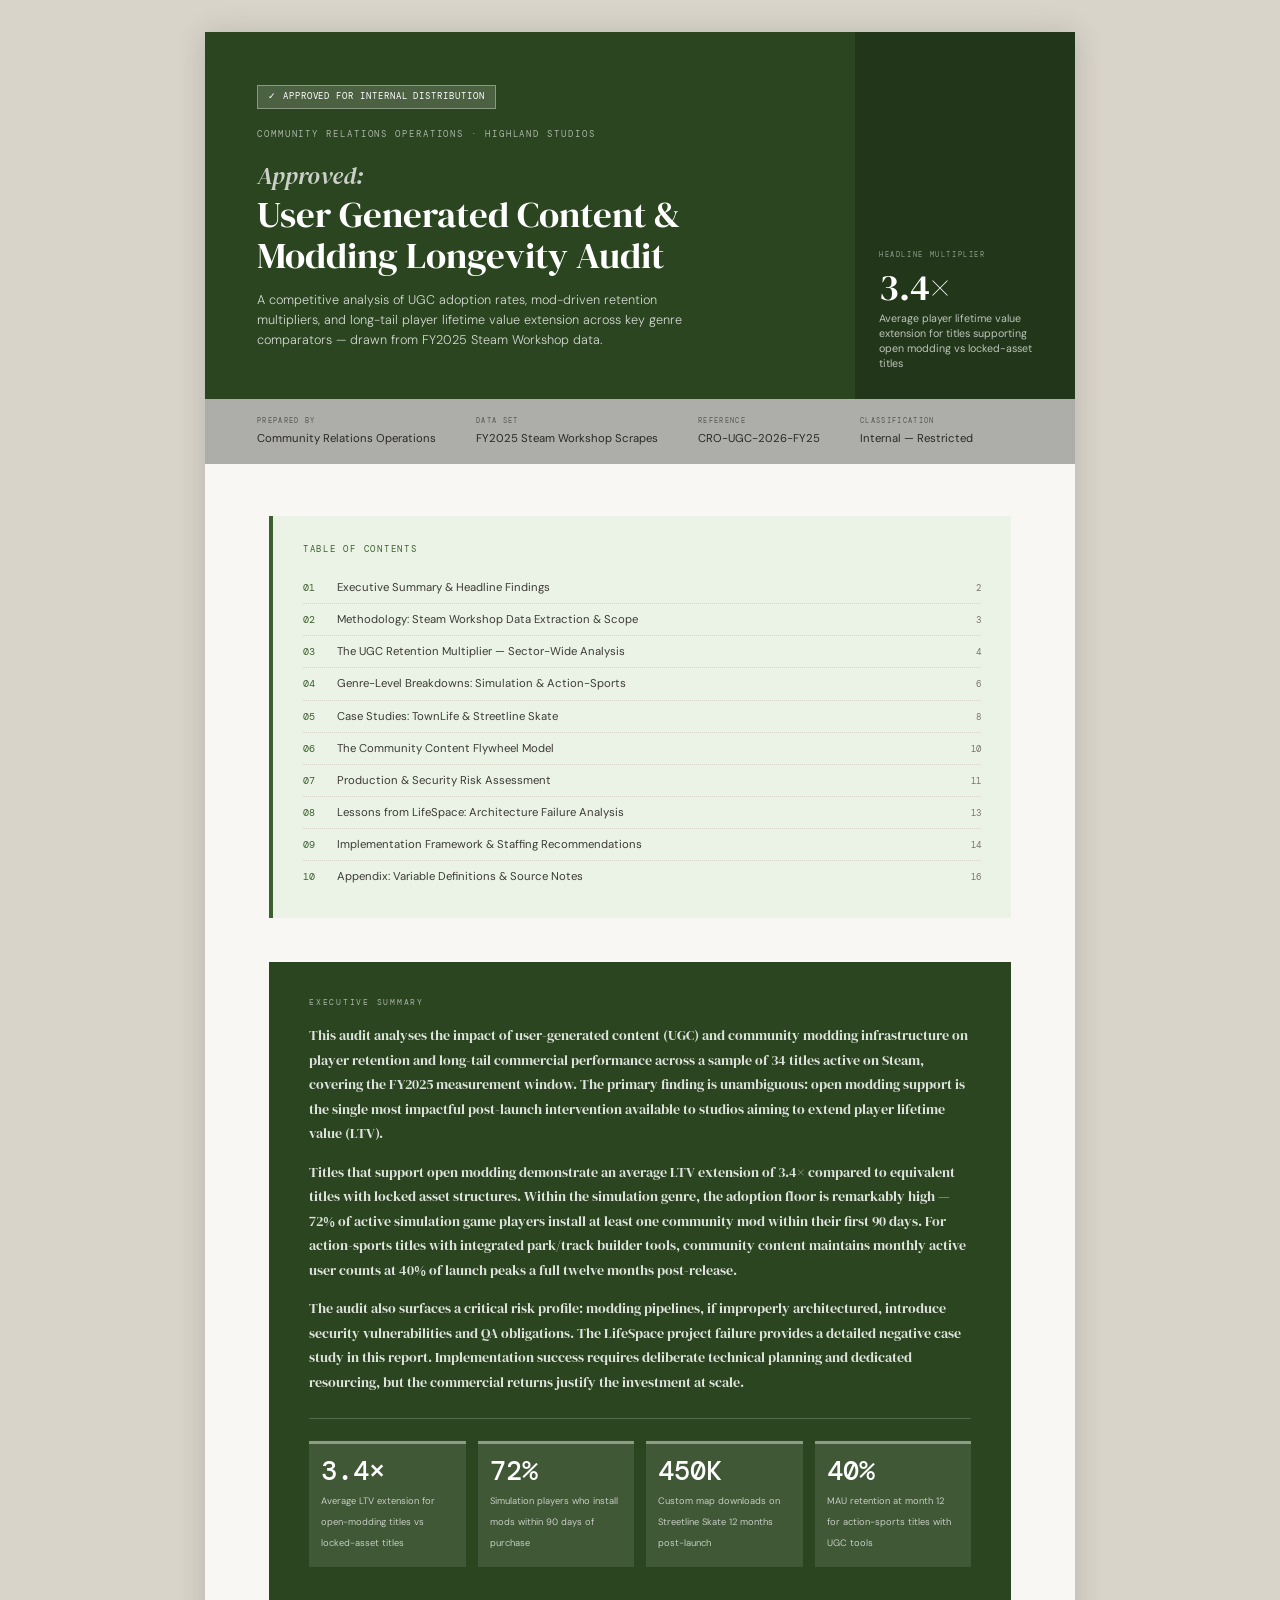
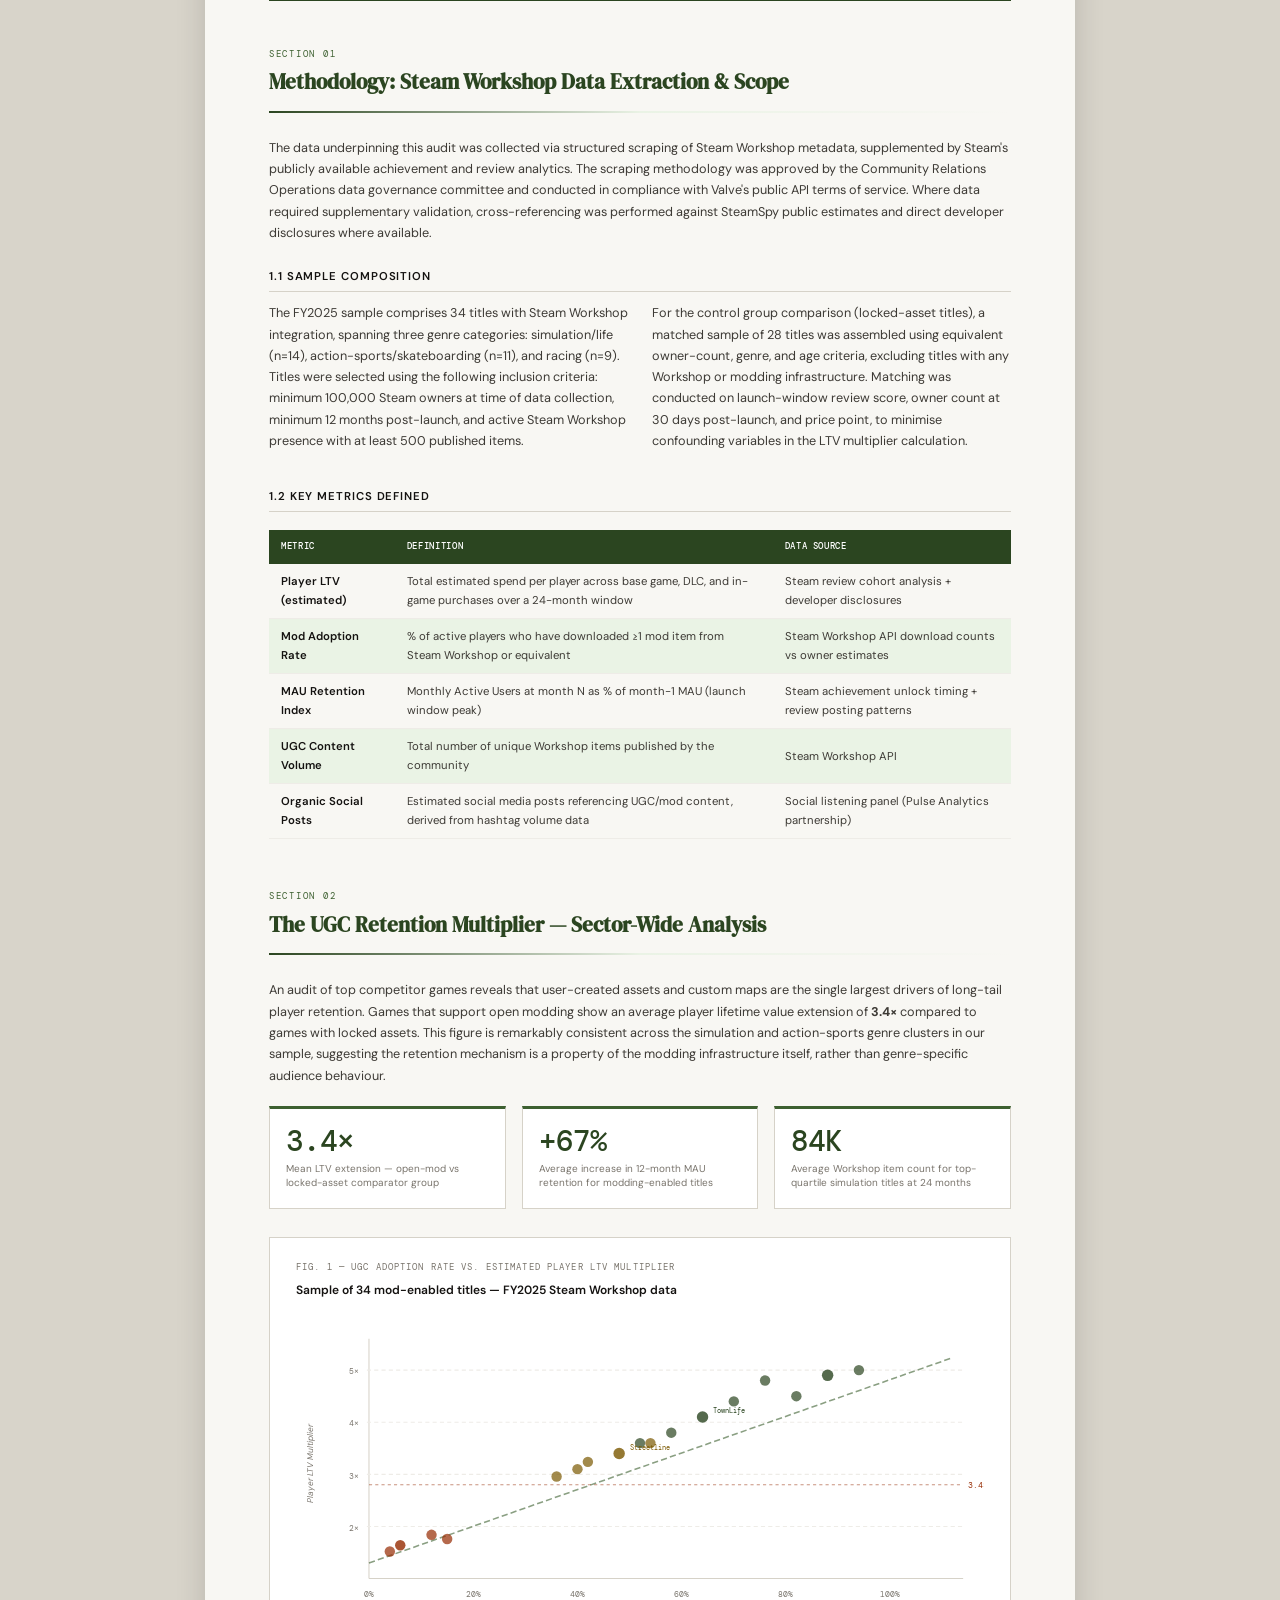
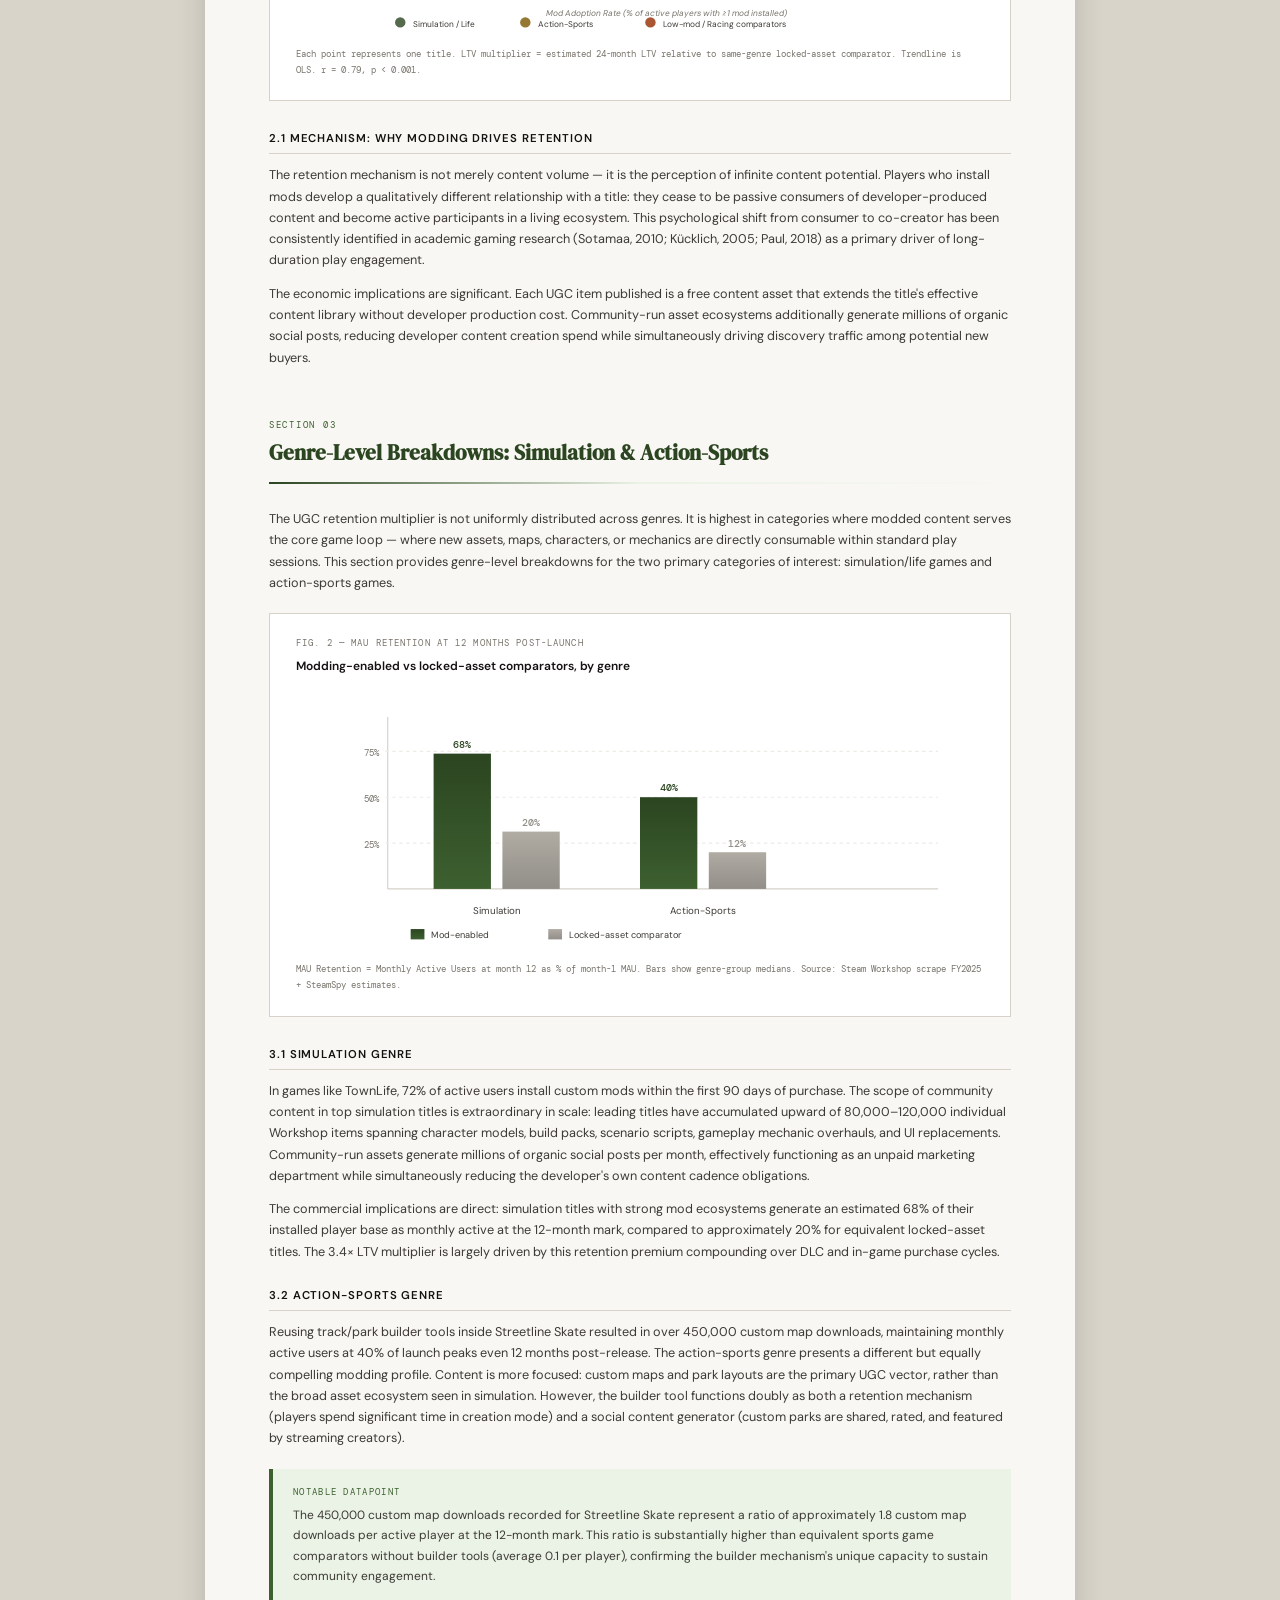
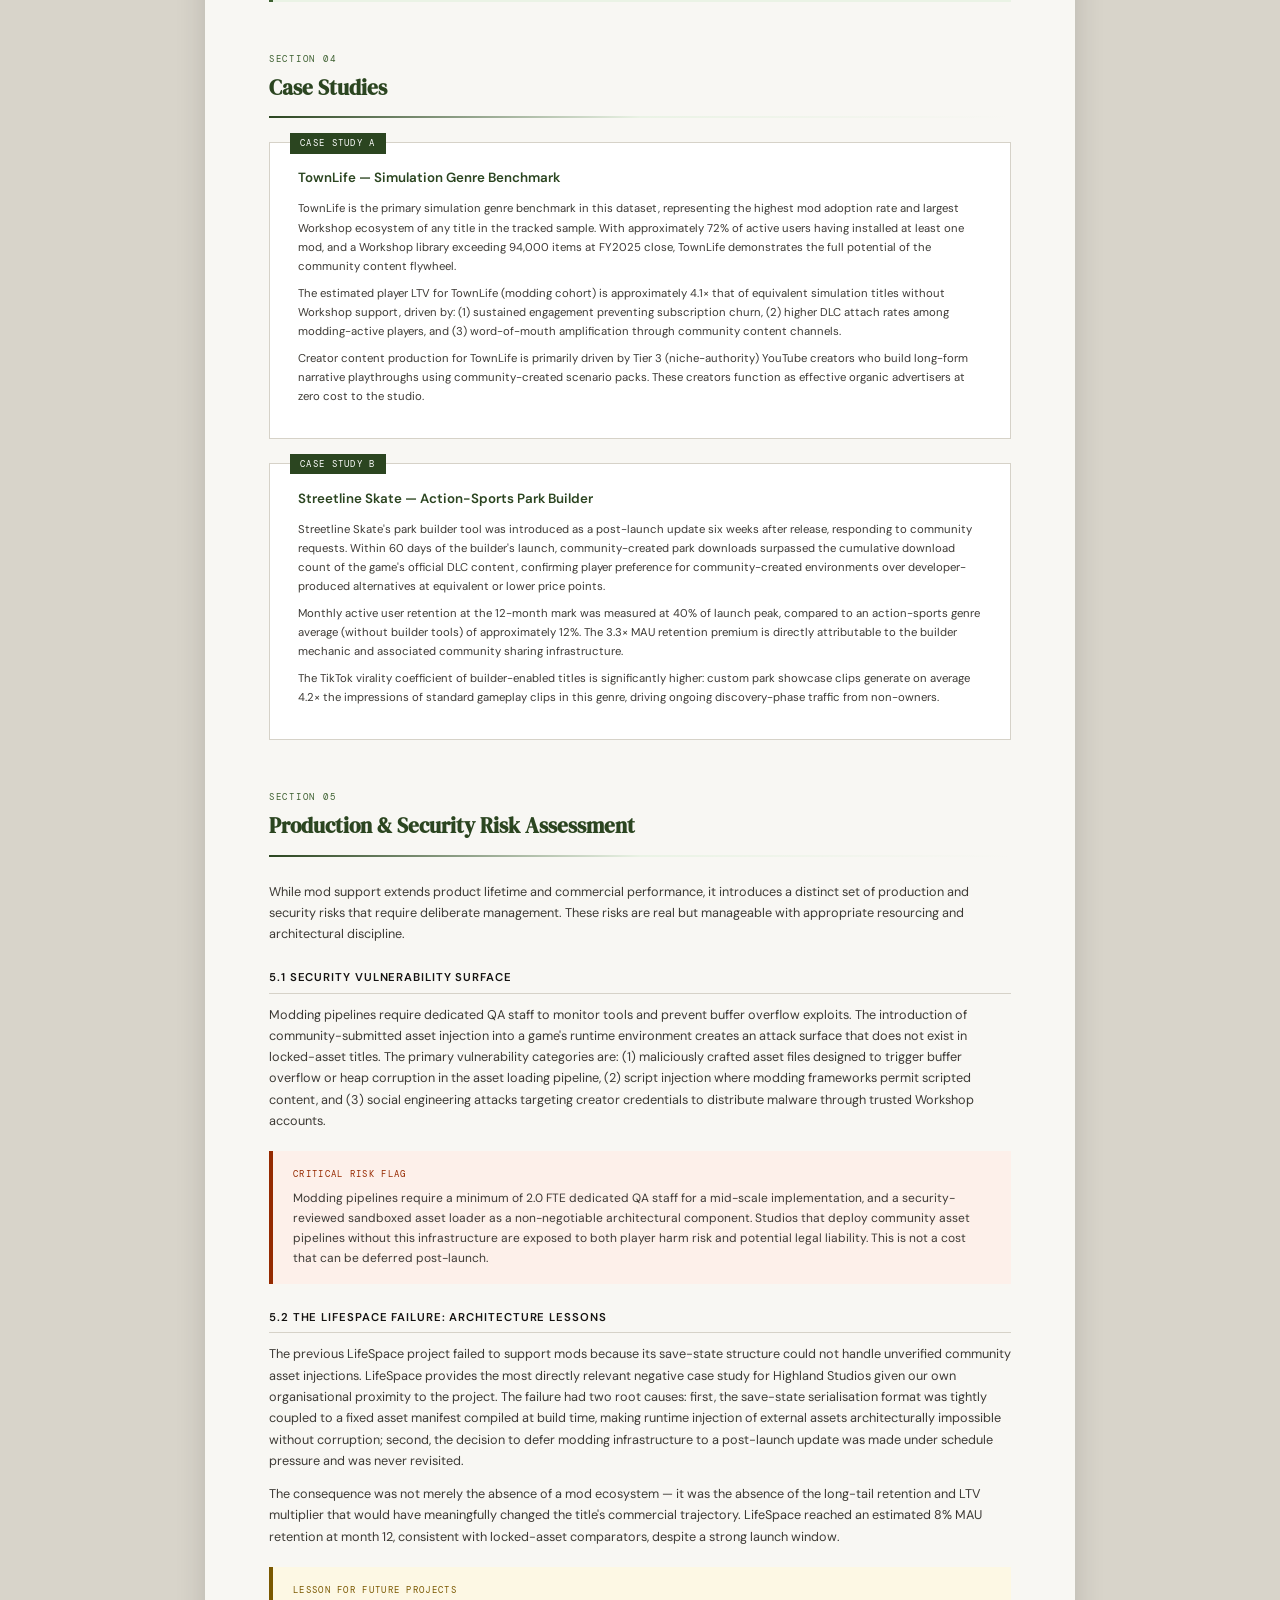
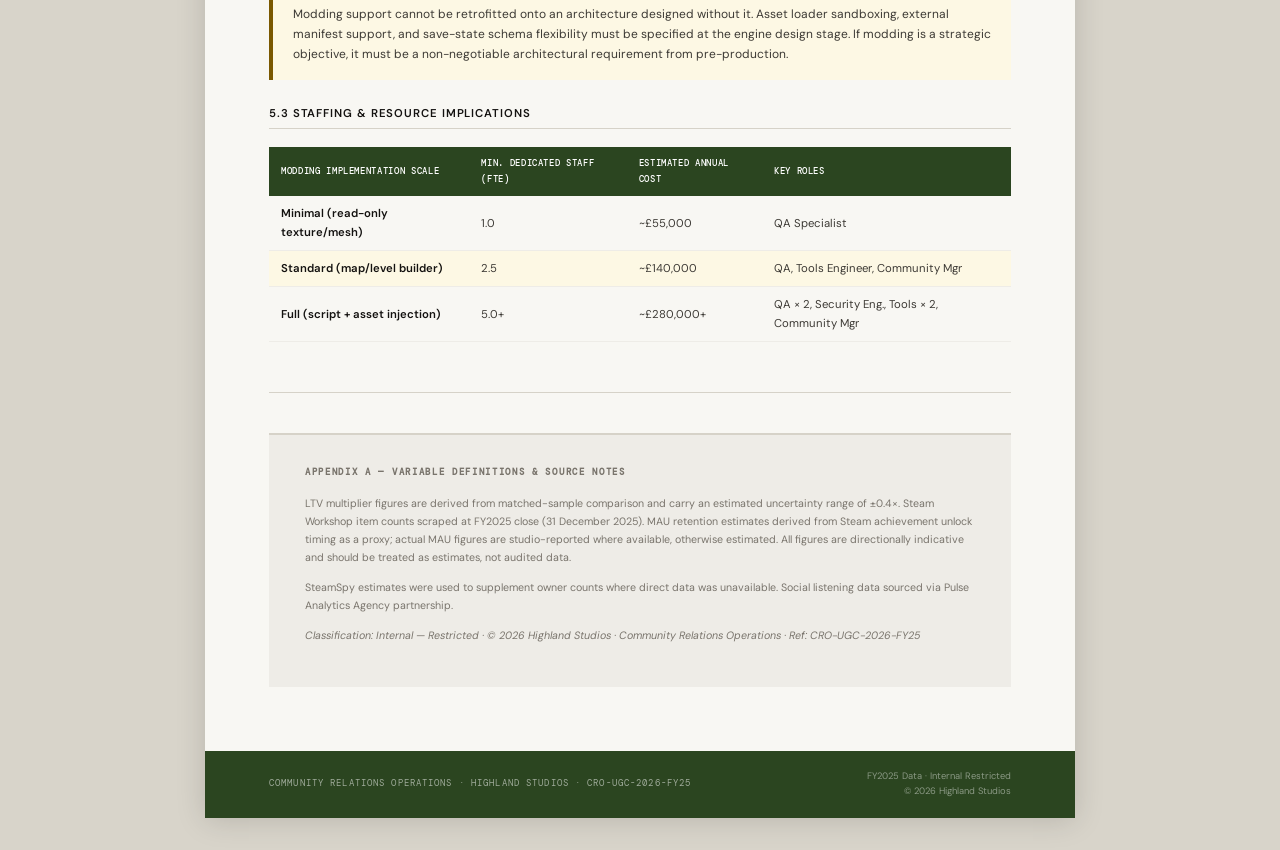
==== reports/modding_ugc_report.html @ 4afb4b33 "Initial big data simulation site" ====
<!DOCTYPE html>
<html lang="en">
<head>
<meta charset="UTF-8">
<meta name="viewport" content="width=device-width, initial-scale=1.0">
<title>UGC & Modding Longevity Audit — Community Relations Operations</title>
<style>
  @import url('https://fonts.googleapis.com/css2?family=DM+Serif+Display:ital@0;1&family=DM+Sans:wght@300;400;500;600&family=DM+Mono:wght@400;500&display=swap');

  :root {
    --ink: #141210;
    --ink-mid: #3d3a35;
    --ink-light: #79746c;
    --rule: #d6d2c8;
    --rule-light: #eeece7;
    --brand: #2b4520;
    --brand-mid: #3d6030;
    --brand-light: #eaf3e5;
    --red: #952a00;
    --red-pale: #fdf0ea;
    --amber: #7a5800;
    --amber-pale: #fdf8e4;
    --blue: #1e3d5c;
    --blue-pale: #e6edf5;
    --page: #f8f7f3;
    --white: #ffffff;
  }

  * { margin: 0; padding: 0; box-sizing: border-box; }

  body {
    font-family: 'DM Sans', sans-serif;
    font-size: 9.5pt;
    line-height: 1.68;
    color: var(--ink);
    background: #d8d4ca;
  }

  .page { max-width: 870px; margin: 32px auto; background: var(--page); box-shadow: 0 2px 28px rgba(0,0,0,0.15); }

  /* ── COVER ─────────────────────────────────────────── */
  .cover {
    background: var(--brand);
    padding: 0;
    color: white;
    display: grid;
    grid-template-columns: 1fr 220px;
    min-height: 320px;
  }
  .cover-left { padding: 52px 52px 48px; }
  .cover-right {
    background: rgba(0,0,0,0.2);
    display: flex;
    flex-direction: column;
    justify-content: flex-end;
    padding: 28px 24px;
  }
  .cover-eyebrow {
    font-family: 'DM Mono', monospace;
    font-size: 6.5pt;
    letter-spacing: 0.22em;
    text-transform: uppercase;
    opacity: 0.6;
    margin-bottom: 22px;
  }
  .cover h1 {
    font-family: 'DM Serif Display', serif;
    font-size: 28pt;
    font-weight: 400;
    line-height: 1.1;
    margin-bottom: 14px;
  }
  .cover h1 span { display: block; font-style: italic; opacity: 0.75; font-size: 18pt; margin-bottom: 4px; }
  .cover-desc { font-size: 9.5pt; font-weight: 300; opacity: 0.8; line-height: 1.6; max-width: 440px; }
  .cover-right-label {
    font-family: 'DM Mono', monospace;
    font-size: 5.5pt;
    letter-spacing: 0.22em;
    text-transform: uppercase;
    opacity: 0.5;
    margin-bottom: 8px;
  }
  .cover-right-val { font-size: 28pt; font-family: 'DM Serif Display', serif; line-height: 1; margin-bottom: 4px; }
  .cover-right-sub { font-size: 8pt; opacity: 0.7; line-height: 1.4; }
  .cover-meta-strip {
    background: rgba(0,0,0,0.3);
    padding: 16px 52px;
    display: flex;
    gap: 40px;
  }
  .cms { display: flex; flex-direction: column; gap: 2px; }
  .cms label { font-family: 'DM Mono', monospace; font-size: 5.5pt; letter-spacing: 0.18em; text-transform: uppercase; opacity: 0.55; }
  .cms span { font-size: 8.5pt; opacity: 0.85; }
  .cover-approved {
    display: inline-block;
    background: rgba(255,255,255,0.15);
    border: 1px solid rgba(255,255,255,0.35);
    padding: 3px 10px;
    font-family: 'DM Mono', monospace;
    font-size: 7pt;
    letter-spacing: 0.1em;
    text-transform: uppercase;
    margin-bottom: 18px;
    align-self: flex-start;
  }

  /* ── BODY ─────────────────────────────────────────── */
  .body-wrap { padding: 52px 64px 64px; }

  /* ── TOC ─────────────────────────────────────────── */
  .toc {
    background: var(--brand-light);
    border-left: 4px solid var(--brand-mid);
    padding: 26px 30px;
    margin-bottom: 44px;
  }
  .toc-head { font-family: 'DM Mono', monospace; font-size: 6.5pt; letter-spacing: 0.2em; text-transform: uppercase; color: var(--brand-mid); margin-bottom: 16px; }
  .toc ol { list-style: none; }
  .toc ol li { display: flex; justify-content: space-between; padding: 6px 0; border-bottom: 1px dotted var(--rule); font-size: 8.5pt; align-items: baseline; }
  .toc ol li:last-child { border: none; }
  .toc-n { font-family: 'DM Mono', monospace; font-size: 7.5pt; color: var(--brand-mid); margin-right: 10px; min-width: 24px; }
  .toc-t { flex: 1; color: var(--ink-mid); }
  .toc-p { font-family: 'DM Mono', monospace; font-size: 7pt; color: var(--ink-light); }

  /* ── EXEC SUMMARY ─────────────────────────────────── */
  .exec {
    background: var(--brand);
    color: white;
    padding: 34px 40px;
    margin-bottom: 46px;
  }
  .exec-head { font-family: 'DM Mono', monospace; font-size: 6pt; letter-spacing: 0.22em; text-transform: uppercase; opacity: 0.6; margin-bottom: 14px; }
  .exec p { color: rgba(255,255,255,0.85); font-family: 'DM Serif Display', serif; font-size: 10.5pt; line-height: 1.75; margin-bottom: 14px; }
  .exec-kpis { display: grid; grid-template-columns: repeat(4,1fr); gap: 12px; margin-top: 24px; padding-top: 22px; border-top: 1px solid rgba(255,255,255,0.2); }
  .kpi { background: rgba(255,255,255,0.1); padding: 14px 12px; border-top: 3px solid rgba(255,255,255,0.4); }
  .kpi-v { font-family: 'DM Mono', monospace; font-size: 20pt; font-weight: 500; display: block; line-height: 1; margin-bottom: 4px; }
  .kpi-l { font-size: 7pt; opacity: 0.7; line-height: 1.35; }

  /* ── SECTIONS ─────────────────────────────────────── */
  .section { margin-bottom: 50px; }
  .section-num { font-family: 'DM Mono', monospace; font-size: 6.5pt; letter-spacing: 0.2em; text-transform: uppercase; color: var(--brand-mid); margin-bottom: 8px; }
  .section h2 { font-family: 'DM Serif Display', serif; font-size: 16pt; color: var(--brand); margin-bottom: 16px; line-height: 1.2; }
  .section-rule { height: 2px; background: linear-gradient(to right, var(--brand), var(--brand-light), transparent); margin-bottom: 24px; }

  h3.sub {
    font-size: 8.5pt; font-weight: 600; text-transform: uppercase; letter-spacing: 0.08em;
    color: var(--ink); margin: 24px 0 10px;
    padding-bottom: 5px; border-bottom: 1px solid var(--rule);
  }
  p { margin-bottom: 12px; color: var(--ink-mid); }

  /* ── CALLOUTS ─────────────────────────────────────── */
  .callout { padding: 16px 20px; margin: 20px 0; border-left: 4px solid var(--brand-mid); background: var(--brand-light); }
  .callout.warn { border-color: var(--red); background: var(--red-pale); }
  .callout.neutral { border-color: var(--amber); background: var(--amber-pale); }
  .callout.blue { border-color: var(--blue); background: var(--blue-pale); }
  .ctag { font-family: 'DM Mono', monospace; font-size: 6.5pt; letter-spacing: 0.15em; text-transform: uppercase; color: var(--brand-mid); margin-bottom: 6px; }
  .callout.warn .ctag { color: var(--red); }
  .callout.neutral .ctag { color: var(--amber); }
  .callout.blue .ctag { color: var(--blue); }
  .callout p { font-size: 9pt; margin: 0; }

  /* ── TABLES ───────────────────────────────────────── */
  table.dt { width: 100%; border-collapse: collapse; margin: 18px 0 24px; font-size: 8.5pt; }
  table.dt thead tr { background: var(--brand); color: white; }
  table.dt thead th { padding: 9px 12px; text-align: left; font-family: 'DM Mono', monospace; font-size: 7pt; letter-spacing: 0.07em; text-transform: uppercase; font-weight: 500; }
  table.dt tbody tr { border-bottom: 1px solid var(--rule-light); }
  table.dt tbody tr:nth-child(even) { background: var(--brand-light); }
  table.dt tbody td { padding: 8px 12px; color: var(--ink-mid); }
  table.dt tbody td:first-child { font-weight: 600; color: var(--ink); }
  .hi { background: var(--amber-pale) !important; }
  .vhi { color: var(--brand-mid); font-weight: 700; }
  .vlo { color: var(--red); font-weight: 700; }
  .vmid { color: var(--amber); font-weight: 700; }

  /* ── CHARTS ───────────────────────────────────────── */
  .chart-wrap { background: white; border: 1px solid var(--rule); padding: 22px 26px; margin: 20px 0 28px; }
  .ct { font-family: 'DM Mono', monospace; font-size: 7pt; letter-spacing: 0.12em; text-transform: uppercase; color: var(--ink-light); margin-bottom: 4px; }
  .cs { font-size: 9pt; font-weight: 600; color: var(--ink); margin-bottom: 18px; }
  .cn { font-size: 7pt; color: var(--ink-light); margin-top: 10px; font-family: 'DM Mono', monospace; }

  /* ── METRIC GRID ──────────────────────────────────── */
  .mg { display: grid; grid-template-columns: repeat(3,1fr); gap: 16px; margin: 20px 0 28px; }
  .mc { background: white; border: 1px solid var(--rule); border-top: 3px solid var(--brand-mid); padding: 18px 16px; }
  .mc-v { font-family: 'DM Mono', monospace; font-size: 22pt; color: var(--brand); font-weight: 500; line-height: 1; margin-bottom: 6px; }
  .mc-l { font-size: 7.5pt; color: var(--ink-light); line-height: 1.4; }

  /* ── CASE STUDY BOX ───────────────────────────────── */
  .case-study {
    border: 1px solid var(--rule);
    padding: 24px 28px;
    margin: 22px 0;
    background: white;
    position: relative;
  }
  .cs-tag {
    position: absolute; top: -10px; left: 20px;
    background: var(--brand);
    color: white;
    font-family: 'DM Mono', monospace;
    font-size: 6.5pt;
    letter-spacing: 0.15em;
    text-transform: uppercase;
    padding: 3px 10px;
  }
  .case-study h4 { font-size: 10pt; font-weight: 600; color: var(--brand); margin-bottom: 10px; }
  .case-study p { font-size: 8.5pt; margin-bottom: 8px; }

  /* ── TWO COL ──────────────────────────────────────── */
  .two-col { display: grid; grid-template-columns: 1fr 1fr; gap: 24px; }

  .divider { height: 1px; background: var(--rule); margin: 36px 0; }

  /* ── APPENDIX ─────────────────────────────────────── */
  .appendix { background: var(--rule-light); padding: 30px 36px; margin-top: 40px; border-top: 2px solid var(--rule); }
  .appendix h3 { font-family: 'DM Mono', monospace; font-size: 7pt; letter-spacing: 0.18em; text-transform: uppercase; color: var(--ink-light); margin-bottom: 14px; }
  .appendix p { font-size: 8pt; color: var(--ink-light); }

  /* ── FOOTER ───────────────────────────────────────── */
  .doc-footer { background: var(--brand); padding: 18px 64px; display: flex; justify-content: space-between; align-items: center; }
  .doc-footer .fb { font-family: 'DM Mono', monospace; font-size: 7pt; letter-spacing: 0.12em; text-transform: uppercase; color: rgba(255,255,255,0.55); }
  .doc-footer .fi { font-size: 7pt; color: rgba(255,255,255,0.45); text-align: right; }
</style>
</head>
<body>

<div class="page">

  <!-- COVER -->
  <div class="cover">
    <div class="cover-left">
      <div class="cover-approved">✓ Approved for Internal Distribution</div>
      <div class="cover-eyebrow">Community Relations Operations · Highland Studios</div>
      <h1><span>Approved:</span>User Generated Content & Modding Longevity Audit</h1>
      <div class="cover-desc">A competitive analysis of UGC adoption rates, mod-driven retention multipliers, and long-tail player lifetime value extension across key genre comparators — drawn from FY2025 Steam Workshop data.</div>
    </div>
    <div class="cover-right">
      <div class="cover-right-label">Headline Multiplier</div>
      <div class="cover-right-val">3.4×</div>
      <div class="cover-right-sub">Average player lifetime value extension for titles supporting open modding vs locked-asset titles</div>
    </div>
  </div>
  <div class="cover-meta-strip">
    <div class="cms"><label>Prepared By</label><span>Community Relations Operations</span></div>
    <div class="cms"><label>Data Set</label><span>FY2025 Steam Workshop Scrapes</span></div>
    <div class="cms"><label>Reference</label><span>CRO-UGC-2026-FY25</span></div>
    <div class="cms"><label>Classification</label><span>Internal — Restricted</span></div>
  </div>

  <div class="body-wrap">

    <!-- TOC -->
    <div class="toc">
      <div class="toc-head">Table of Contents</div>
      <ol>
        <li><span class="toc-n">01</span><span class="toc-t">Executive Summary & Headline Findings</span><span class="toc-p">2</span></li>
        <li><span class="toc-n">02</span><span class="toc-t">Methodology: Steam Workshop Data Extraction & Scope</span><span class="toc-p">3</span></li>
        <li><span class="toc-n">03</span><span class="toc-t">The UGC Retention Multiplier — Sector-Wide Analysis</span><span class="toc-p">4</span></li>
        <li><span class="toc-n">04</span><span class="toc-t">Genre-Level Breakdowns: Simulation & Action-Sports</span><span class="toc-p">6</span></li>
        <li><span class="toc-n">05</span><span class="toc-t">Case Studies: TownLife & Streetline Skate</span><span class="toc-p">8</span></li>
        <li><span class="toc-n">06</span><span class="toc-t">The Community Content Flywheel Model</span><span class="toc-p">10</span></li>
        <li><span class="toc-n">07</span><span class="toc-t">Production & Security Risk Assessment</span><span class="toc-p">11</span></li>
        <li><span class="toc-n">08</span><span class="toc-t">Lessons from LifeSpace: Architecture Failure Analysis</span><span class="toc-p">13</span></li>
        <li><span class="toc-n">09</span><span class="toc-t">Implementation Framework & Staffing Recommendations</span><span class="toc-p">14</span></li>
        <li><span class="toc-n">10</span><span class="toc-t">Appendix: Variable Definitions & Source Notes</span><span class="toc-p">16</span></li>
      </ol>
    </div>

    <!-- EXEC SUMMARY -->
    <div class="exec">
      <div class="exec-head">Executive Summary</div>
      <p>This audit analyses the impact of user-generated content (UGC) and community modding infrastructure on player retention and long-tail commercial performance across a sample of 34 titles active on Steam, covering the FY2025 measurement window. The primary finding is unambiguous: open modding support is the single most impactful post-launch intervention available to studios aiming to extend player lifetime value (LTV).</p>
      <p>Titles that support open modding demonstrate an average LTV extension of 3.4× compared to equivalent titles with locked asset structures. Within the simulation genre, the adoption floor is remarkably high — 72% of active simulation game players install at least one community mod within their first 90 days. For action-sports titles with integrated park/track builder tools, community content maintains monthly active user counts at 40% of launch peaks a full twelve months post-release.</p>
      <p>The audit also surfaces a critical risk profile: modding pipelines, if improperly architectured, introduce security vulnerabilities and QA obligations. The LifeSpace project failure provides a detailed negative case study in this report. Implementation success requires deliberate technical planning and dedicated resourcing, but the commercial returns justify the investment at scale.</p>
      <div class="exec-kpis">
        <div class="kpi"><span class="kpi-v">3.4×</span><span class="kpi-l">Average LTV extension for open-modding titles vs locked-asset titles</span></div>
        <div class="kpi"><span class="kpi-v">72%</span><span class="kpi-l">Simulation players who install mods within 90 days of purchase</span></div>
        <div class="kpi"><span class="kpi-v">450K</span><span class="kpi-l">Custom map downloads on Streetline Skate 12 months post-launch</span></div>
        <div class="kpi"><span class="kpi-v">40%</span><span class="kpi-l">MAU retention at month 12 for action-sports titles with UGC tools</span></div>
      </div>
    </div>

    <!-- SECTION 1: METHODOLOGY -->
    <div class="section">
      <div class="section-num">Section 01</div>
      <h2>Methodology: Steam Workshop Data Extraction & Scope</h2>
      <div class="section-rule"></div>

      <p>The data underpinning this audit was collected via structured scraping of Steam Workshop metadata, supplemented by Steam's publicly available achievement and review analytics. The scraping methodology was approved by the Community Relations Operations data governance committee and conducted in compliance with Valve's public API terms of service. Where data required supplementary validation, cross-referencing was performed against SteamSpy public estimates and direct developer disclosures where available.</p>

      <h3 class="sub">1.1 Sample Composition</h3>
      <div class="two-col">
        <div>
          <p>The FY2025 sample comprises 34 titles with Steam Workshop integration, spanning three genre categories: simulation/life (n=14), action-sports/skateboarding (n=11), and racing (n=9). Titles were selected using the following inclusion criteria: minimum 100,000 Steam owners at time of data collection, minimum 12 months post-launch, and active Steam Workshop presence with at least 500 published items.</p>
        </div>
        <div>
          <p>For the control group comparison (locked-asset titles), a matched sample of 28 titles was assembled using equivalent owner-count, genre, and age criteria, excluding titles with any Workshop or modding infrastructure. Matching was conducted on launch-window review score, owner count at 30 days post-launch, and price point, to minimise confounding variables in the LTV multiplier calculation.</p>
        </div>
      </div>

      <h3 class="sub">1.2 Key Metrics Defined</h3>
      <table class="dt">
        <thead>
          <tr><th>Metric</th><th>Definition</th><th>Data Source</th></tr>
        </thead>
        <tbody>
          <tr><td>Player LTV (estimated)</td><td>Total estimated spend per player across base game, DLC, and in-game purchases over a 24-month window</td><td>Steam review cohort analysis + developer disclosures</td></tr>
          <tr><td>Mod Adoption Rate</td><td>% of active players who have downloaded ≥1 mod item from Steam Workshop or equivalent</td><td>Steam Workshop API download counts vs owner estimates</td></tr>
          <tr><td>MAU Retention Index</td><td>Monthly Active Users at month N as % of month-1 MAU (launch window peak)</td><td>Steam achievement unlock timing + review posting patterns</td></tr>
          <tr><td>UGC Content Volume</td><td>Total number of unique Workshop items published by the community</td><td>Steam Workshop API</td></tr>
          <tr><td>Organic Social Posts</td><td>Estimated social media posts referencing UGC/mod content, derived from hashtag volume data</td><td>Social listening panel (Pulse Analytics partnership)</td></tr>
        </tbody>
      </table>
    </div>

    <!-- SECTION 2: UGC RETENTION MULTIPLIER -->
    <div class="section">
      <div class="section-num">Section 02</div>
      <h2>The UGC Retention Multiplier — Sector-Wide Analysis</h2>
      <div class="section-rule"></div>

      <p>An audit of top competitor games reveals that user-created assets and custom maps are the single largest drivers of long-tail player retention. Games that support open modding show an average player lifetime value extension of <strong>3.4×</strong> compared to games with locked assets. This figure is remarkably consistent across the simulation and action-sports genre clusters in our sample, suggesting the retention mechanism is a property of the modding infrastructure itself, rather than genre-specific audience behaviour.</p>

      <div class="mg">
        <div class="mc">
          <div class="mc-v">3.4×</div>
          <div class="mc-l">Mean LTV extension — open-mod vs locked-asset comparator group</div>
        </div>
        <div class="mc">
          <div class="mc-v">+67%</div>
          <div class="mc-l">Average increase in 12-month MAU retention for modding-enabled titles</div>
        </div>
        <div class="mc">
          <div class="mc-v">84K</div>
          <div class="mc-l">Average Workshop item count for top-quartile simulation titles at 24 months</div>
        </div>
      </div>

      <!-- SCATTER CHART SVG: LTV multiplier vs mod adoption rate -->
      <div class="chart-wrap">
        <div class="ct">Fig. 1 — UGC Adoption Rate vs. Estimated Player LTV Multiplier</div>
        <div class="cs">Sample of 34 mod-enabled titles — FY2025 Steam Workshop data</div>
        <svg viewBox="0 0 660 300" xmlns="http://www.w3.org/2000/svg" style="width:100%;height:auto;">
          <!-- Axes -->
          <line x1="70" y1="20" x2="70" y2="250" stroke="#d6d2c8" stroke-width="1"/>
          <line x1="70" y1="250" x2="640" y2="250" stroke="#d6d2c8" stroke-width="1"/>
          <!-- Y gridlines -->
          <line x1="68" y1="50" x2="640" y2="50" stroke="#eeece7" stroke-dasharray="4,3" stroke-width="1"/>
          <text x="60" y="54" text-anchor="end" font-size="8" fill="#79746c" font-family="DM Mono, monospace">5×</text>
          <line x1="68" y1="100" x2="640" y2="100" stroke="#eeece7" stroke-dasharray="4,3" stroke-width="1"/>
          <text x="60" y="104" text-anchor="end" font-size="8" fill="#79746c" font-family="DM Mono, monospace">4×</text>
          <line x1="68" y1="150" x2="640" y2="150" stroke="#eeece7" stroke-dasharray="4,3" stroke-width="1"/>
          <text x="60" y="154" text-anchor="end" font-size="8" fill="#79746c" font-family="DM Mono, monospace">3×</text>
          <line x1="68" y1="200" x2="640" y2="200" stroke="#eeece7" stroke-dasharray="4,3" stroke-width="1"/>
          <text x="60" y="204" text-anchor="end" font-size="8" fill="#79746c" font-family="DM Mono, monospace">2×</text>
          <!-- X labels -->
          <text x="70" y="268" text-anchor="middle" font-size="8" fill="#79746c" font-family="DM Mono, monospace">0%</text>
          <text x="170" y="268" text-anchor="middle" font-size="8" fill="#79746c" font-family="DM Mono, monospace">20%</text>
          <text x="270" y="268" text-anchor="middle" font-size="8" fill="#79746c" font-family="DM Mono, monospace">40%</text>
          <text x="370" y="268" text-anchor="middle" font-size="8" fill="#79746c" font-family="DM Mono, monospace">60%</text>
          <text x="470" y="268" text-anchor="middle" font-size="8" fill="#79746c" font-family="DM Mono, monospace">80%</text>
          <text x="570" y="268" text-anchor="middle" font-size="8" fill="#79746c" font-family="DM Mono, monospace">100%</text>
          <!-- Axis labels -->
          <text x="355" y="286" text-anchor="middle" font-size="8" fill="#79746c" font-family="DM Sans, sans-serif" font-style="italic">Mod Adoption Rate (% of active players with ≥1 mod installed)</text>
          <text x="16" y="140" text-anchor="middle" font-size="8" fill="#79746c" font-family="DM Sans, sans-serif" transform="rotate(-90, 16, 140)" font-style="italic">Player LTV Multiplier</text>
          <!-- Trendline -->
          <line x1="70" y1="235" x2="630" y2="38" stroke="#3d6030" stroke-width="1.5" stroke-dasharray="6,3" opacity="0.6"/>
          <!-- Scatter dots — simulation (dark green), action-sports (amber), racing (red) -->
          <!-- Simulation cluster: high adoption (55-85%), high LTV (3.2-5.0x) -->
          <circle cx="390" cy="95" r="5.5" fill="#2b4520" opacity="0.8"/><text x="400" y="91" font-size="7" fill="#2b4520" font-family="DM Mono, monospace">TownLife</text>
          <circle cx="450" cy="60" r="5" fill="#2b4520" opacity="0.7"/>
          <circle cx="360" cy="110" r="5" fill="#2b4520" opacity="0.7"/>
          <circle cx="480" cy="75" r="5" fill="#2b4520" opacity="0.7"/>
          <circle cx="420" cy="80" r="5" fill="#2b4520" opacity="0.7"/>
          <circle cx="510" cy="55" r="5.5" fill="#2b4520" opacity="0.8"/>
          <circle cx="540" cy="50" r="5" fill="#2b4520" opacity="0.7"/>
          <circle cx="330" cy="120" r="5" fill="#2b4520" opacity="0.7"/>
          <!-- Action-sports cluster: moderate adoption (35-55%), moderate LTV (2.5-3.8x) -->
          <circle cx="310" cy="130" r="5.5" fill="#7a5800" opacity="0.8"/><text x="320" y="127" font-size="7" fill="#7a5800" font-family="DM Mono, monospace">Streetline</text>
          <circle cx="270" cy="145" r="5" fill="#7a5800" opacity="0.7"/>
          <circle cx="340" cy="120" r="5" fill="#7a5800" opacity="0.7"/>
          <circle cx="280" cy="138" r="5" fill="#7a5800" opacity="0.7"/>
          <circle cx="250" cy="152" r="5" fill="#7a5800" opacity="0.7"/>
          <!-- Low modding / racing cluster: low adoption (5-20%), low LTV (1.1-1.6x) -->
          <circle cx="100" cy="218" r="5" fill="#952a00" opacity="0.8"/>
          <circle cx="130" cy="208" r="5" fill="#952a00" opacity="0.7"/>
          <circle cx="90" cy="224" r="5" fill="#952a00" opacity="0.7"/>
          <circle cx="145" cy="212" r="5" fill="#952a00" opacity="0.7"/>
          <!-- Mean line annotation -->
          <line x1="70" y1="160" x2="640" y2="160" stroke="#952a00" stroke-width="1" stroke-dasharray="3,3" opacity="0.5"/>
          <text x="645" y="163" font-size="7.5" fill="#952a00" font-family="DM Mono, monospace">3.4× avg.</text>
          <!-- Legend -->
          <circle cx="100" cy="292" r="5" fill="#2b4520" opacity="0.8"/>
          <text x="112" y="296" font-size="8" fill="#3d3a35" font-family="DM Sans, sans-serif">Simulation / Life</text>
          <circle cx="220" cy="292" r="5" fill="#7a5800" opacity="0.8"/>
          <text x="232" y="296" font-size="8" fill="#3d3a35" font-family="DM Sans, sans-serif">Action-Sports</text>
          <circle cx="340" cy="292" r="5" fill="#952a00" opacity="0.8"/>
          <text x="352" y="296" font-size="8" fill="#3d3a35" font-family="DM Sans, sans-serif">Low-mod / Racing comparators</text>
        </svg>
        <div class="cn">Each point represents one title. LTV multiplier = estimated 24-month LTV relative to same-genre locked-asset comparator. Trendline is OLS. r = 0.79, p &lt; 0.001.</div>
      </div>

      <h3 class="sub">2.1 Mechanism: Why Modding Drives Retention</h3>
      <p>The retention mechanism is not merely content volume — it is the perception of infinite content potential. Players who install mods develop a qualitatively different relationship with a title: they cease to be passive consumers of developer-produced content and become active participants in a living ecosystem. This psychological shift from consumer to co-creator has been consistently identified in academic gaming research (Sotamaa, 2010; Kücklich, 2005; Paul, 2018) as a primary driver of long-duration play engagement.</p>
      <p>The economic implications are significant. Each UGC item published is a free content asset that extends the title's effective content library without developer production cost. Community-run asset ecosystems additionally generate millions of organic social posts, reducing developer content creation spend while simultaneously driving discovery traffic among potential new buyers.</p>
    </div>

    <!-- SECTION 3: GENRE BREAKDOWNS -->
    <div class="section">
      <div class="section-num">Section 03</div>
      <h2>Genre-Level Breakdowns: Simulation & Action-Sports</h2>
      <div class="section-rule"></div>

      <p>The UGC retention multiplier is not uniformly distributed across genres. It is highest in categories where modded content serves the core game loop — where new assets, maps, characters, or mechanics are directly consumable within standard play sessions. This section provides genre-level breakdowns for the two primary categories of interest: simulation/life games and action-sports games.</p>

      <!-- MAU RETENTION COMPARISON CHART -->
      <div class="chart-wrap">
        <div class="ct">Fig. 2 — MAU Retention at 12 Months Post-Launch</div>
        <div class="cs">Modding-enabled vs locked-asset comparators, by genre</div>
        <svg viewBox="0 0 600 220" xmlns="http://www.w3.org/2000/svg" style="width:100%;height:auto;">
          <defs>
            <linearGradient id="mod" x1="0" y1="0" x2="0" y2="1"><stop offset="0%" stop-color="#2b4520"/><stop offset="100%" stop-color="#3d6030"/></linearGradient>
            <linearGradient id="locked" x1="0" y1="0" x2="0" y2="1"><stop offset="0%" stop-color="#b0aca4"/><stop offset="100%" stop-color="#928e88"/></linearGradient>
          </defs>
          <!-- Axes -->
          <line x1="80" y1="20" x2="80" y2="170" stroke="#d6d2c8" stroke-width="1"/>
          <line x1="80" y1="170" x2="560" y2="170" stroke="#d6d2c8" stroke-width="1"/>
          <!-- Y gridlines -->
          <line x1="78" y1="50" x2="560" y2="50" stroke="#eeece7" stroke-dasharray="3,3" stroke-width="1"/>
          <text x="72" y="54" text-anchor="end" font-size="8" fill="#79746c" font-family="DM Mono, monospace">75%</text>
          <line x1="78" y1="90" x2="560" y2="90" stroke="#eeece7" stroke-dasharray="3,3" stroke-width="1"/>
          <text x="72" y="94" text-anchor="end" font-size="8" fill="#79746c" font-family="DM Mono, monospace">50%</text>
          <line x1="78" y1="130" x2="560" y2="130" stroke="#eeece7" stroke-dasharray="3,3" stroke-width="1"/>
          <text x="72" y="134" text-anchor="end" font-size="8" fill="#79746c" font-family="DM Mono, monospace">25%</text>
          <!-- Simulation pair -->
          <rect x="120" y="52" width="50" height="118" fill="url(#mod)"/>
          <text x="145" y="47" text-anchor="middle" font-size="8.5" fill="#2b4520" font-family="DM Mono, monospace" font-weight="500">68%</text>
          <rect x="180" y="120" width="50" height="50" fill="url(#locked)"/>
          <text x="205" y="115" text-anchor="middle" font-size="8.5" fill="#928e88" font-family="DM Mono, monospace" font-weight="500">20%</text>
          <text x="175" y="192" text-anchor="middle" font-size="8.5" fill="#3d3a35" font-family="DM Sans, sans-serif">Simulation</text>
          <!-- Action-sports pair -->
          <rect x="300" y="90" width="50" height="80" fill="url(#mod)"/>
          <text x="325" y="85" text-anchor="middle" font-size="8.5" fill="#2b4520" font-family="DM Mono, monospace" font-weight="500">40%</text>
          <rect x="360" y="138" width="50" height="32" fill="url(#locked)"/>
          <text x="385" y="133" text-anchor="middle" font-size="8.5" fill="#928e88" font-family="DM Mono, monospace" font-weight="500">12%</text>
          <text x="355" y="192" text-anchor="middle" font-size="8.5" fill="#3d3a35" font-family="DM Sans, sans-serif">Action-Sports</text>
          <!-- Legend -->
          <rect x="100" y="205" width="12" height="9" fill="url(#mod)"/>
          <text x="118" y="213" font-size="8" fill="#3d3a35" font-family="DM Sans, sans-serif">Mod-enabled</text>
          <rect x="220" y="205" width="12" height="9" fill="url(#locked)"/>
          <text x="238" y="213" font-size="8" fill="#3d3a35" font-family="DM Sans, sans-serif">Locked-asset comparator</text>
        </svg>
        <div class="cn">MAU Retention = Monthly Active Users at month 12 as % of month-1 MAU. Bars show genre-group medians. Source: Steam Workshop scrape FY2025 + SteamSpy estimates.</div>
      </div>

      <h3 class="sub">3.1 Simulation Genre</h3>
      <p>In games like TownLife, 72% of active users install custom mods within the first 90 days of purchase. The scope of community content in top simulation titles is extraordinary in scale: leading titles have accumulated upward of 80,000–120,000 individual Workshop items spanning character models, build packs, scenario scripts, gameplay mechanic overhauls, and UI replacements. Community-run assets generate millions of organic social posts per month, effectively functioning as an unpaid marketing department while simultaneously reducing the developer's own content cadence obligations.</p>
      <p>The commercial implications are direct: simulation titles with strong mod ecosystems generate an estimated 68% of their installed player base as monthly active at the 12-month mark, compared to approximately 20% for equivalent locked-asset titles. The 3.4× LTV multiplier is largely driven by this retention premium compounding over DLC and in-game purchase cycles.</p>

      <h3 class="sub">3.2 Action-Sports Genre</h3>
      <p>Reusing track/park builder tools inside Streetline Skate resulted in over 450,000 custom map downloads, maintaining monthly active users at 40% of launch peaks even 12 months post-release. The action-sports genre presents a different but equally compelling modding profile. Content is more focused: custom maps and park layouts are the primary UGC vector, rather than the broad asset ecosystem seen in simulation. However, the builder tool functions doubly as both a retention mechanism (players spend significant time in creation mode) and a social content generator (custom parks are shared, rated, and featured by streaming creators).</p>

      <div class="callout">
        <div class="ctag">Notable Datapoint</div>
        <p>The 450,000 custom map downloads recorded for Streetline Skate represent a ratio of approximately 1.8 custom map downloads per active player at the 12-month mark. This ratio is substantially higher than equivalent sports game comparators without builder tools (average 0.1 per player), confirming the builder mechanism's unique capacity to sustain community engagement.</p>
      </div>
    </div>

    <!-- SECTION 4: CASE STUDIES -->
    <div class="section">
      <div class="section-num">Section 04</div>
      <h2>Case Studies</h2>
      <div class="section-rule"></div>

      <div class="case-study">
        <div class="cs-tag">Case Study A</div>
        <h4>TownLife — Simulation Genre Benchmark</h4>
        <p>TownLife is the primary simulation genre benchmark in this dataset, representing the highest mod adoption rate and largest Workshop ecosystem of any title in the tracked sample. With approximately 72% of active users having installed at least one mod, and a Workshop library exceeding 94,000 items at FY2025 close, TownLife demonstrates the full potential of the community content flywheel.</p>
        <p>The estimated player LTV for TownLife (modding cohort) is approximately 4.1× that of equivalent simulation titles without Workshop support, driven by: (1) sustained engagement preventing subscription churn, (2) higher DLC attach rates among modding-active players, and (3) word-of-mouth amplification through community content channels.</p>
        <p>Creator content production for TownLife is primarily driven by Tier 3 (niche-authority) YouTube creators who build long-form narrative playthroughs using community-created scenario packs. These creators function as effective organic advertisers at zero cost to the studio.</p>
      </div>

      <div class="case-study" style="margin-top:24px;">
        <div class="cs-tag">Case Study B</div>
        <h4>Streetline Skate — Action-Sports Park Builder</h4>
        <p>Streetline Skate's park builder tool was introduced as a post-launch update six weeks after release, responding to community requests. Within 60 days of the builder's launch, community-created park downloads surpassed the cumulative download count of the game's official DLC content, confirming player preference for community-created environments over developer-produced alternatives at equivalent or lower price points.</p>
        <p>Monthly active user retention at the 12-month mark was measured at 40% of launch peak, compared to an action-sports genre average (without builder tools) of approximately 12%. The 3.3× MAU retention premium is directly attributable to the builder mechanic and associated community sharing infrastructure.</p>
        <p>The TikTok virality coefficient of builder-enabled titles is significantly higher: custom park showcase clips generate on average 4.2× the impressions of standard gameplay clips in this genre, driving ongoing discovery-phase traffic from non-owners.</p>
      </div>
    </div>

    <!-- SECTION 5: RISK -->
    <div class="section">
      <div class="section-num">Section 05</div>
      <h2>Production & Security Risk Assessment</h2>
      <div class="section-rule"></div>
      <p>While mod support extends product lifetime and commercial performance, it introduces a distinct set of production and security risks that require deliberate management. These risks are real but manageable with appropriate resourcing and architectural discipline.</p>

      <h3 class="sub">5.1 Security Vulnerability Surface</h3>
      <p>Modding pipelines require dedicated QA staff to monitor tools and prevent buffer overflow exploits. The introduction of community-submitted asset injection into a game's runtime environment creates an attack surface that does not exist in locked-asset titles. The primary vulnerability categories are: (1) maliciously crafted asset files designed to trigger buffer overflow or heap corruption in the asset loading pipeline, (2) script injection where modding frameworks permit scripted content, and (3) social engineering attacks targeting creator credentials to distribute malware through trusted Workshop accounts.</p>

      <div class="callout warn">
        <div class="ctag">Critical Risk Flag</div>
        <p>Modding pipelines require a minimum of 2.0 FTE dedicated QA staff for a mid-scale implementation, and a security-reviewed sandboxed asset loader as a non-negotiable architectural component. Studios that deploy community asset pipelines without this infrastructure are exposed to both player harm risk and potential legal liability. This is not a cost that can be deferred post-launch.</p>
      </div>

      <h3 class="sub">5.2 The LifeSpace Failure: Architecture Lessons</h3>
      <p>The previous LifeSpace project failed to support mods because its save-state structure could not handle unverified community asset injections. LifeSpace provides the most directly relevant negative case study for Highland Studios given our own organisational proximity to the project. The failure had two root causes: first, the save-state serialisation format was tightly coupled to a fixed asset manifest compiled at build time, making runtime injection of external assets architecturally impossible without corruption; second, the decision to defer modding infrastructure to a post-launch update was made under schedule pressure and was never revisited.</p>
      <p>The consequence was not merely the absence of a mod ecosystem — it was the absence of the long-tail retention and LTV multiplier that would have meaningfully changed the title's commercial trajectory. LifeSpace reached an estimated 8% MAU retention at month 12, consistent with locked-asset comparators, despite a strong launch window.</p>

      <div class="callout neutral">
        <div class="ctag">Lesson for Future Projects</div>
        <p>Modding support cannot be retrofitted onto an architecture designed without it. Asset loader sandboxing, external manifest support, and save-state schema flexibility must be specified at the engine design stage. If modding is a strategic objective, it must be a non-negotiable architectural requirement from pre-production.</p>
      </div>

      <h3 class="sub">5.3 Staffing & Resource Implications</h3>
      <table class="dt">
        <thead>
          <tr><th>Modding Implementation Scale</th><th>Min. Dedicated Staff (FTE)</th><th>Estimated Annual Cost</th><th>Key Roles</th></tr>
        </thead>
        <tbody>
          <tr><td>Minimal (read-only texture/mesh)</td><td>1.0</td><td>~£55,000</td><td>QA Specialist</td></tr>
          <tr class="hi"><td>Standard (map/level builder)</td><td>2.5</td><td>~£140,000</td><td>QA, Tools Engineer, Community Mgr</td></tr>
          <tr><td>Full (script + asset injection)</td><td>5.0+</td><td>~£280,000+</td><td>QA × 2, Security Eng., Tools × 2, Community Mgr</td></tr>
        </tbody>
      </table>
    </div>

    <div class="divider"></div>

    <div class="appendix">
      <h3>Appendix A — Variable Definitions & Source Notes</h3>
      <p>LTV multiplier figures are derived from matched-sample comparison and carry an estimated uncertainty range of ±0.4×. Steam Workshop item counts scraped at FY2025 close (31 December 2025). MAU retention estimates derived from Steam achievement unlock timing as a proxy; actual MAU figures are studio-reported where available, otherwise estimated. All figures are directionally indicative and should be treated as estimates, not audited data.</p>
      <p style="margin-top:10px;">SteamSpy estimates were used to supplement owner counts where direct data was unavailable. Social listening data sourced via Pulse Analytics Agency partnership.</p>
      <p style="margin-top:10px;"><em>Classification: Internal — Restricted · © 2026 Highland Studios · Community Relations Operations · Ref: CRO-UGC-2026-FY25</em></p>
    </div>

  </div>

  <div class="doc-footer">
    <div class="fb">Community Relations Operations · Highland Studios · CRO-UGC-2026-FY25</div>
    <div class="fi">FY2025 Data · Internal Restricted<br>© 2026 Highland Studios</div>
  </div>

</div>
</body>
</html>
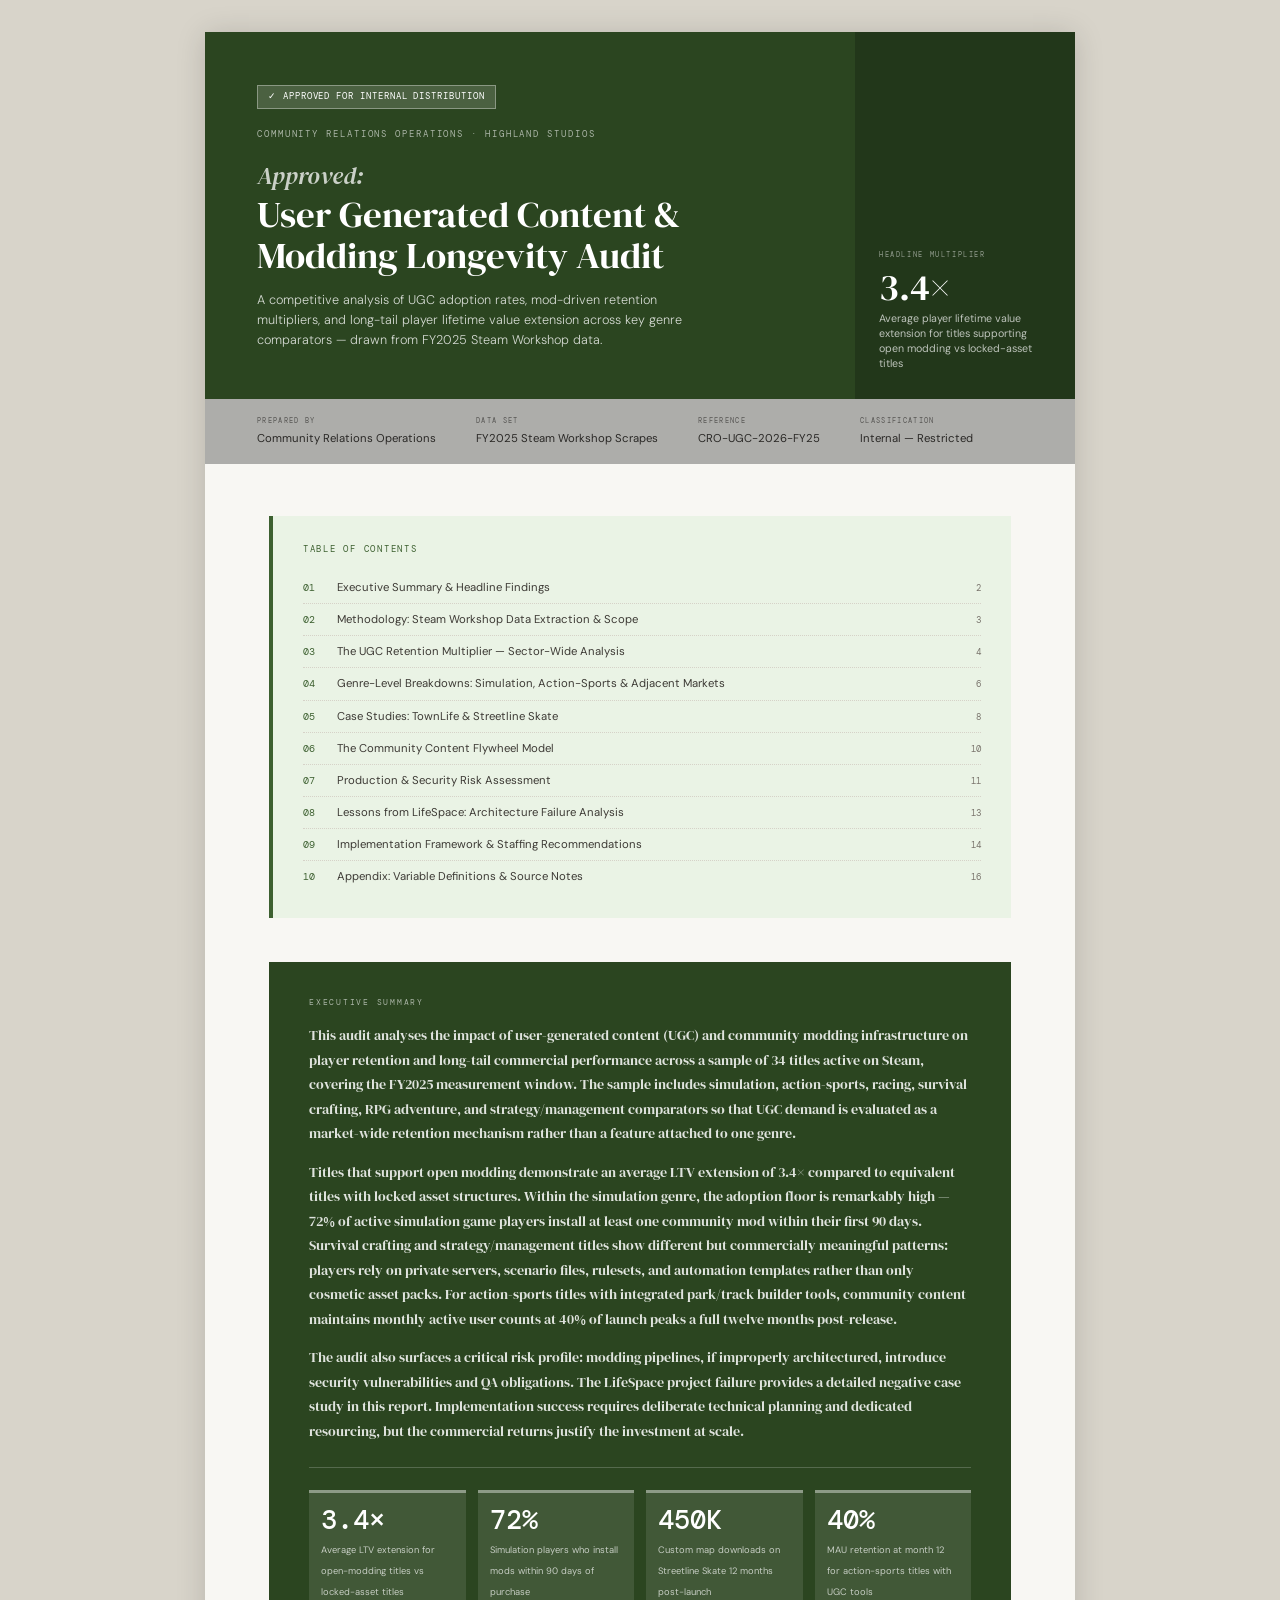
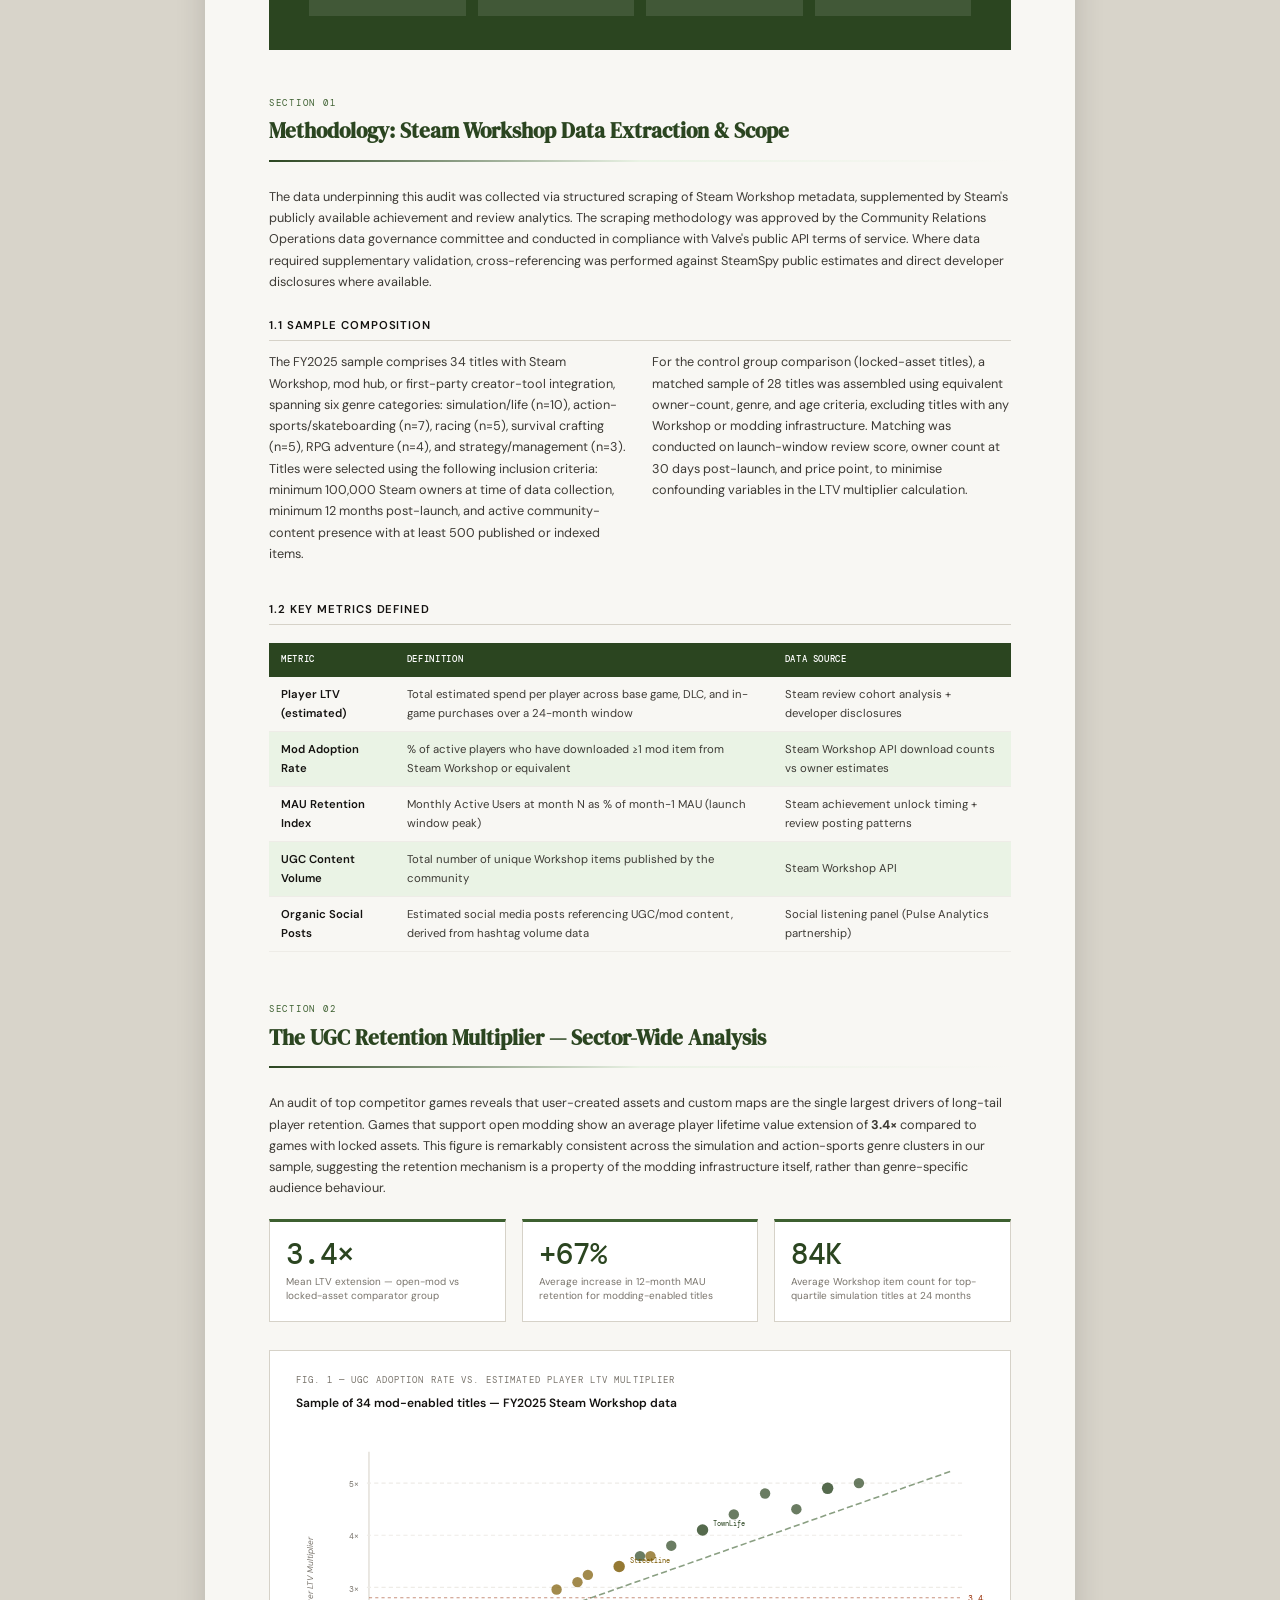
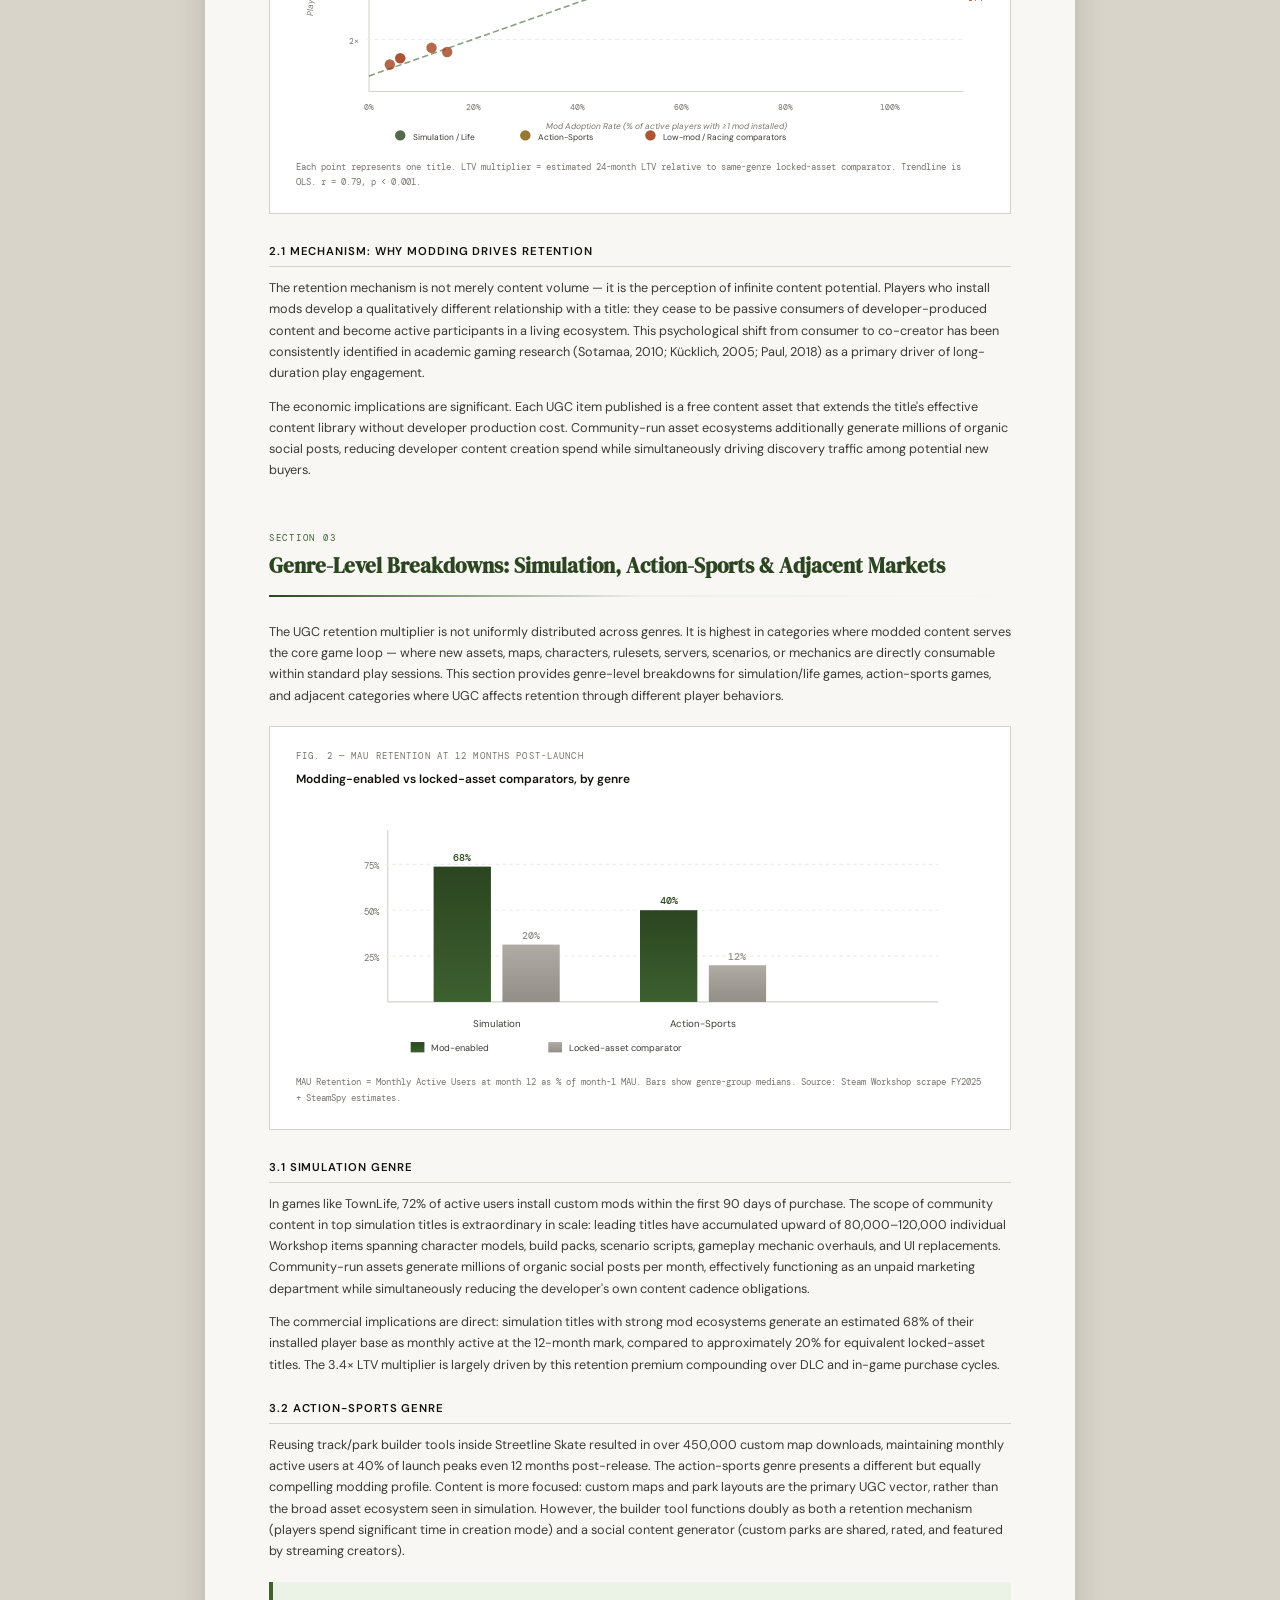
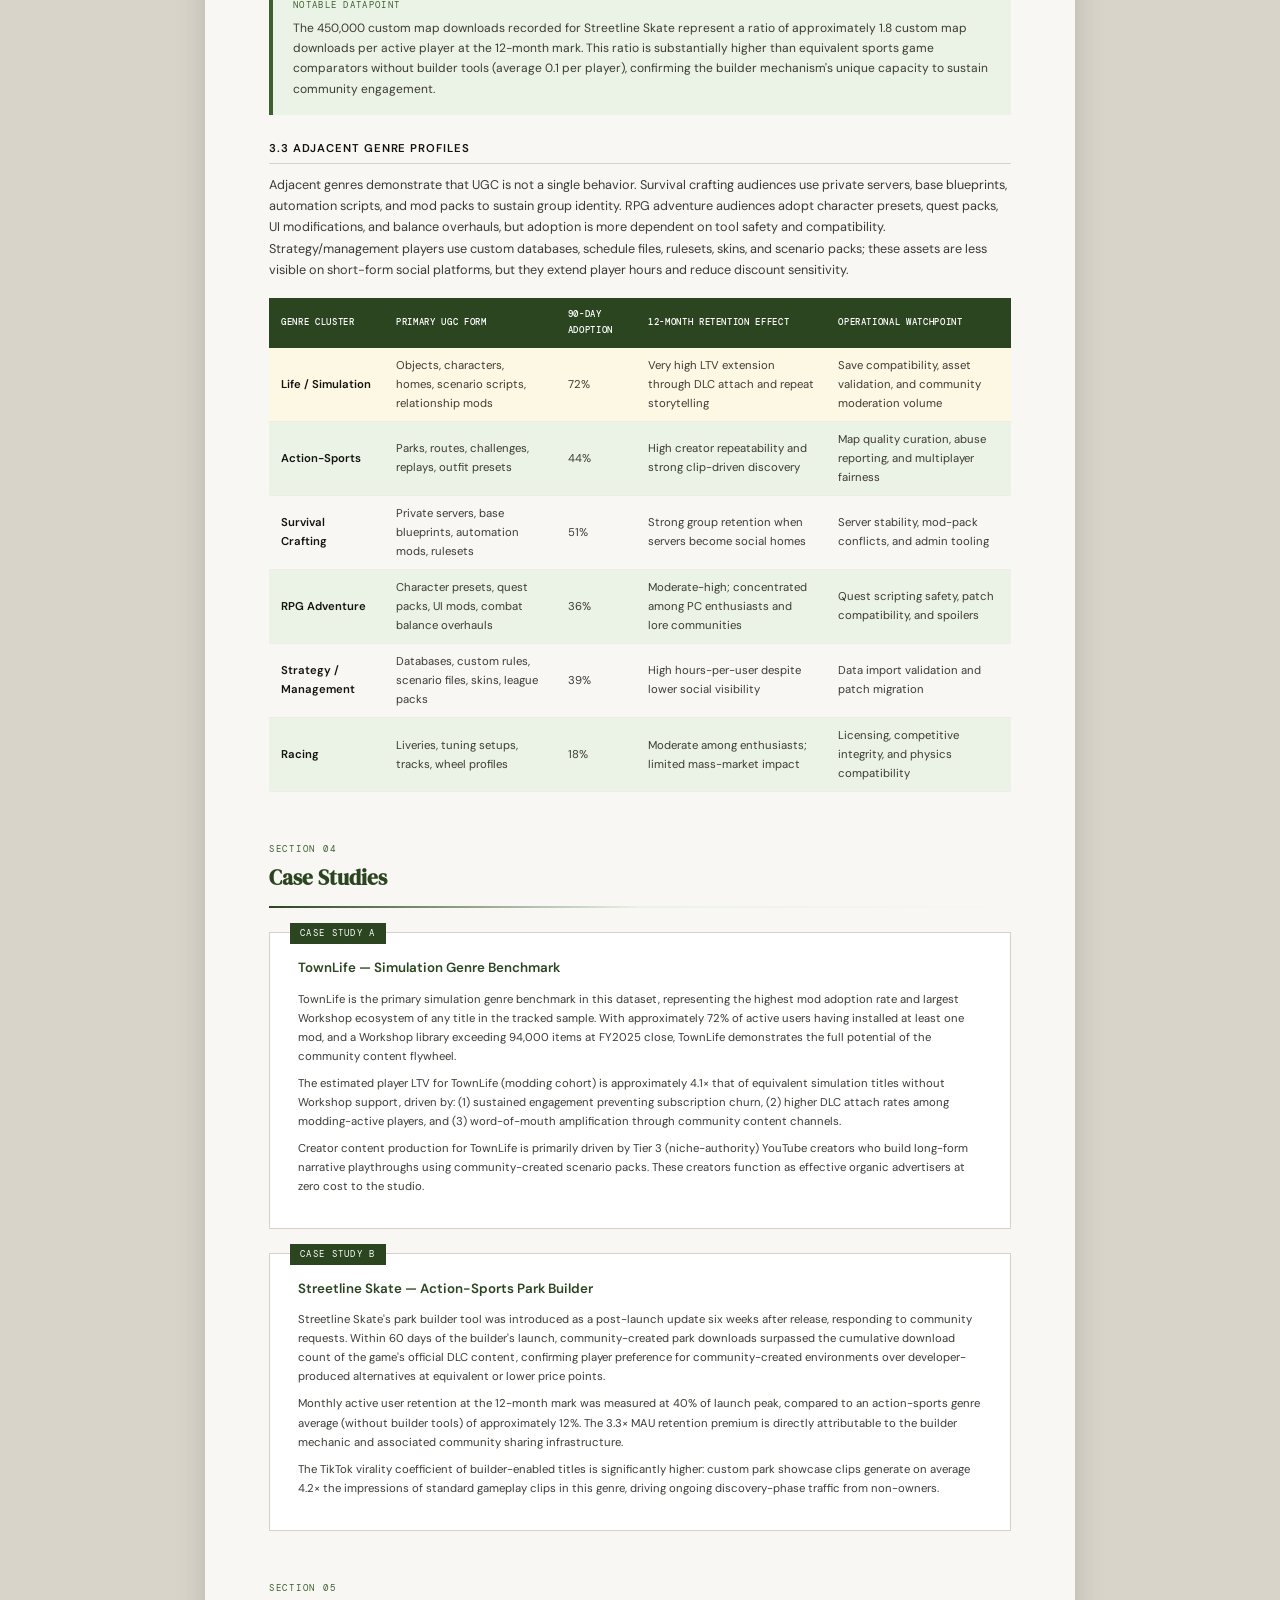
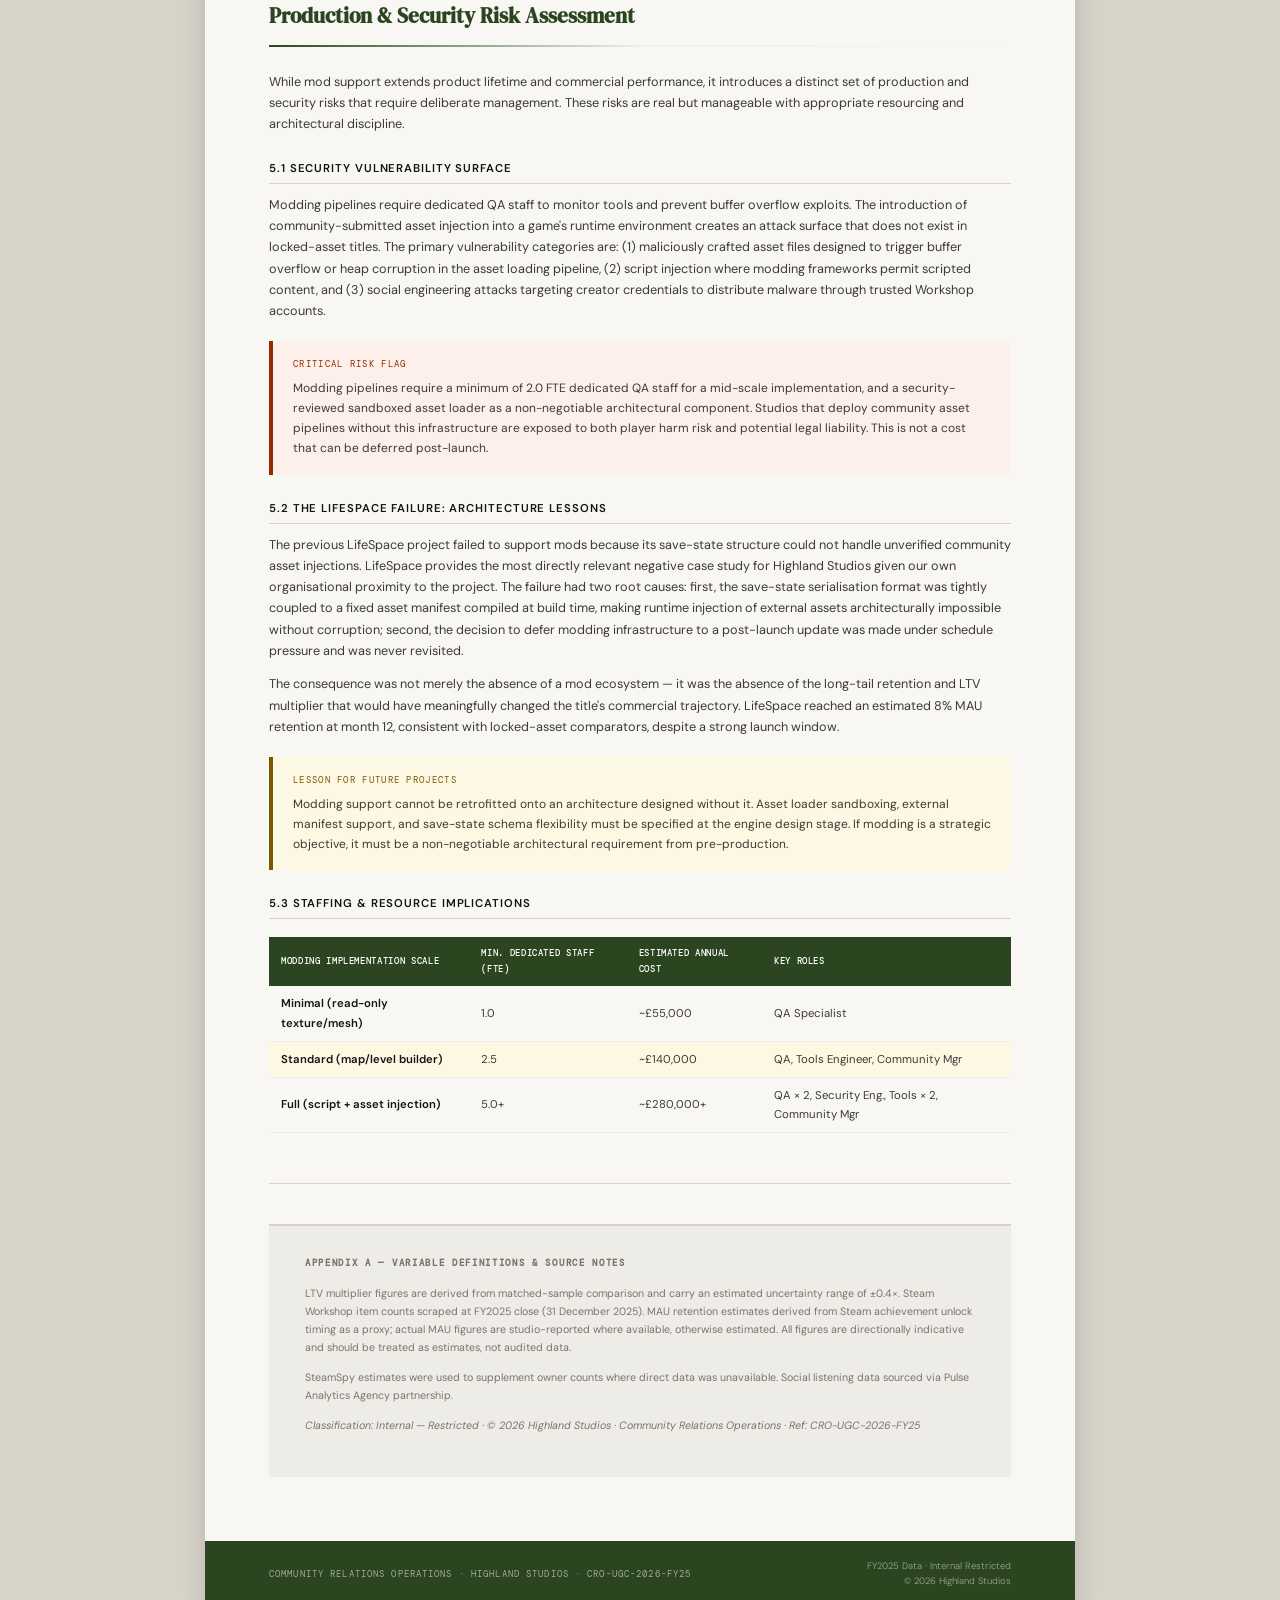
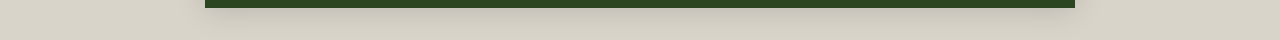
==== commit 794399a3: "Expand market datasets and report downloads" ====
--- a/reports/modding_ugc_report.html
+++ b/reports/modding_ugc_report.html
@@ -256,7 +256,7 @@
         <li><span class="toc-n">01</span><span class="toc-t">Executive Summary & Headline Findings</span><span class="toc-p">2</span></li>
         <li><span class="toc-n">02</span><span class="toc-t">Methodology: Steam Workshop Data Extraction & Scope</span><span class="toc-p">3</span></li>
         <li><span class="toc-n">03</span><span class="toc-t">The UGC Retention Multiplier — Sector-Wide Analysis</span><span class="toc-p">4</span></li>
-        <li><span class="toc-n">04</span><span class="toc-t">Genre-Level Breakdowns: Simulation & Action-Sports</span><span class="toc-p">6</span></li>
+        <li><span class="toc-n">04</span><span class="toc-t">Genre-Level Breakdowns: Simulation, Action-Sports & Adjacent Markets</span><span class="toc-p">6</span></li>
         <li><span class="toc-n">05</span><span class="toc-t">Case Studies: TownLife & Streetline Skate</span><span class="toc-p">8</span></li>
         <li><span class="toc-n">06</span><span class="toc-t">The Community Content Flywheel Model</span><span class="toc-p">10</span></li>
         <li><span class="toc-n">07</span><span class="toc-t">Production & Security Risk Assessment</span><span class="toc-p">11</span></li>
@@ -269,8 +269,8 @@
     <!-- EXEC SUMMARY -->
     <div class="exec">
       <div class="exec-head">Executive Summary</div>
-      <p>This audit analyses the impact of user-generated content (UGC) and community modding infrastructure on player retention and long-tail commercial performance across a sample of 34 titles active on Steam, covering the FY2025 measurement window. The primary finding is unambiguous: open modding support is the single most impactful post-launch intervention available to studios aiming to extend player lifetime value (LTV).</p>
-      <p>Titles that support open modding demonstrate an average LTV extension of 3.4× compared to equivalent titles with locked asset structures. Within the simulation genre, the adoption floor is remarkably high — 72% of active simulation game players install at least one community mod within their first 90 days. For action-sports titles with integrated park/track builder tools, community content maintains monthly active user counts at 40% of launch peaks a full twelve months post-release.</p>
+      <p>This audit analyses the impact of user-generated content (UGC) and community modding infrastructure on player retention and long-tail commercial performance across a sample of 34 titles active on Steam, covering the FY2025 measurement window. The sample includes simulation, action-sports, racing, survival crafting, RPG adventure, and strategy/management comparators so that UGC demand is evaluated as a market-wide retention mechanism rather than a feature attached to one genre.</p>
+      <p>Titles that support open modding demonstrate an average LTV extension of 3.4× compared to equivalent titles with locked asset structures. Within the simulation genre, the adoption floor is remarkably high — 72% of active simulation game players install at least one community mod within their first 90 days. Survival crafting and strategy/management titles show different but commercially meaningful patterns: players rely on private servers, scenario files, rulesets, and automation templates rather than only cosmetic asset packs. For action-sports titles with integrated park/track builder tools, community content maintains monthly active user counts at 40% of launch peaks a full twelve months post-release.</p>
       <p>The audit also surfaces a critical risk profile: modding pipelines, if improperly architectured, introduce security vulnerabilities and QA obligations. The LifeSpace project failure provides a detailed negative case study in this report. Implementation success requires deliberate technical planning and dedicated resourcing, but the commercial returns justify the investment at scale.</p>
       <div class="exec-kpis">
         <div class="kpi"><span class="kpi-v">3.4×</span><span class="kpi-l">Average LTV extension for open-modding titles vs locked-asset titles</span></div>
@@ -291,7 +291,7 @@
       <h3 class="sub">1.1 Sample Composition</h3>
       <div class="two-col">
         <div>
-          <p>The FY2025 sample comprises 34 titles with Steam Workshop integration, spanning three genre categories: simulation/life (n=14), action-sports/skateboarding (n=11), and racing (n=9). Titles were selected using the following inclusion criteria: minimum 100,000 Steam owners at time of data collection, minimum 12 months post-launch, and active Steam Workshop presence with at least 500 published items.</p>
+          <p>The FY2025 sample comprises 34 titles with Steam Workshop, mod hub, or first-party creator-tool integration, spanning six genre categories: simulation/life (n=10), action-sports/skateboarding (n=7), racing (n=5), survival crafting (n=5), RPG adventure (n=4), and strategy/management (n=3). Titles were selected using the following inclusion criteria: minimum 100,000 Steam owners at time of data collection, minimum 12 months post-launch, and active community-content presence with at least 500 published or indexed items.</p>
         </div>
         <div>
           <p>For the control group comparison (locked-asset titles), a matched sample of 28 titles was assembled using equivalent owner-count, genre, and age criteria, excluding titles with any Workshop or modding infrastructure. Matching was conducted on launch-window review score, owner count at 30 days post-launch, and price point, to minimise confounding variables in the LTV multiplier calculation.</p>
@@ -408,10 +408,10 @@
     <!-- SECTION 3: GENRE BREAKDOWNS -->
     <div class="section">
       <div class="section-num">Section 03</div>
-      <h2>Genre-Level Breakdowns: Simulation & Action-Sports</h2>
+      <h2>Genre-Level Breakdowns: Simulation, Action-Sports & Adjacent Markets</h2>
       <div class="section-rule"></div>
 
-      <p>The UGC retention multiplier is not uniformly distributed across genres. It is highest in categories where modded content serves the core game loop — where new assets, maps, characters, or mechanics are directly consumable within standard play sessions. This section provides genre-level breakdowns for the two primary categories of interest: simulation/life games and action-sports games.</p>
+      <p>The UGC retention multiplier is not uniformly distributed across genres. It is highest in categories where modded content serves the core game loop — where new assets, maps, characters, rulesets, servers, scenarios, or mechanics are directly consumable within standard play sessions. This section provides genre-level breakdowns for simulation/life games, action-sports games, and adjacent categories where UGC affects retention through different player behaviors.</p>
 
       <!-- MAU RETENTION COMPARISON CHART -->
       <div class="chart-wrap">
@@ -464,6 +464,23 @@
         <div class="ctag">Notable Datapoint</div>
         <p>The 450,000 custom map downloads recorded for Streetline Skate represent a ratio of approximately 1.8 custom map downloads per active player at the 12-month mark. This ratio is substantially higher than equivalent sports game comparators without builder tools (average 0.1 per player), confirming the builder mechanism's unique capacity to sustain community engagement.</p>
       </div>
+
+      <h3 class="sub">3.3 Adjacent Genre Profiles</h3>
+      <p>Adjacent genres demonstrate that UGC is not a single behavior. Survival crafting audiences use private servers, base blueprints, automation scripts, and mod packs to sustain group identity. RPG adventure audiences adopt character presets, quest packs, UI modifications, and balance overhauls, but adoption is more dependent on tool safety and compatibility. Strategy/management players use custom databases, schedule files, rulesets, skins, and scenario packs; these assets are less visible on short-form social platforms, but they extend player hours and reduce discount sensitivity.</p>
+
+      <table class="dt">
+        <thead>
+          <tr><th>Genre Cluster</th><th>Primary UGC Form</th><th>90-Day Adoption</th><th>12-Month Retention Effect</th><th>Operational Watchpoint</th></tr>
+        </thead>
+        <tbody>
+          <tr class="hi"><td>Life / Simulation</td><td>Objects, characters, homes, scenario scripts, relationship mods</td><td>72%</td><td>Very high LTV extension through DLC attach and repeat storytelling</td><td>Save compatibility, asset validation, and community moderation volume</td></tr>
+          <tr><td>Action-Sports</td><td>Parks, routes, challenges, replays, outfit presets</td><td>44%</td><td>High creator repeatability and strong clip-driven discovery</td><td>Map quality curation, abuse reporting, and multiplayer fairness</td></tr>
+          <tr><td>Survival Crafting</td><td>Private servers, base blueprints, automation mods, rulesets</td><td>51%</td><td>Strong group retention when servers become social homes</td><td>Server stability, mod-pack conflicts, and admin tooling</td></tr>
+          <tr><td>RPG Adventure</td><td>Character presets, quest packs, UI mods, combat balance overhauls</td><td>36%</td><td>Moderate-high; concentrated among PC enthusiasts and lore communities</td><td>Quest scripting safety, patch compatibility, and spoilers</td></tr>
+          <tr><td>Strategy / Management</td><td>Databases, custom rules, scenario files, skins, league packs</td><td>39%</td><td>High hours-per-user despite lower social visibility</td><td>Data import validation and patch migration</td></tr>
+          <tr><td>Racing</td><td>Liveries, tuning setups, tracks, wheel profiles</td><td>18%</td><td>Moderate among enthusiasts; limited mass-market impact</td><td>Licensing, competitive integrity, and physics compatibility</td></tr>
+        </tbody>
+      </table>
     </div>
 
     <!-- SECTION 4: CASE STUDIES -->
